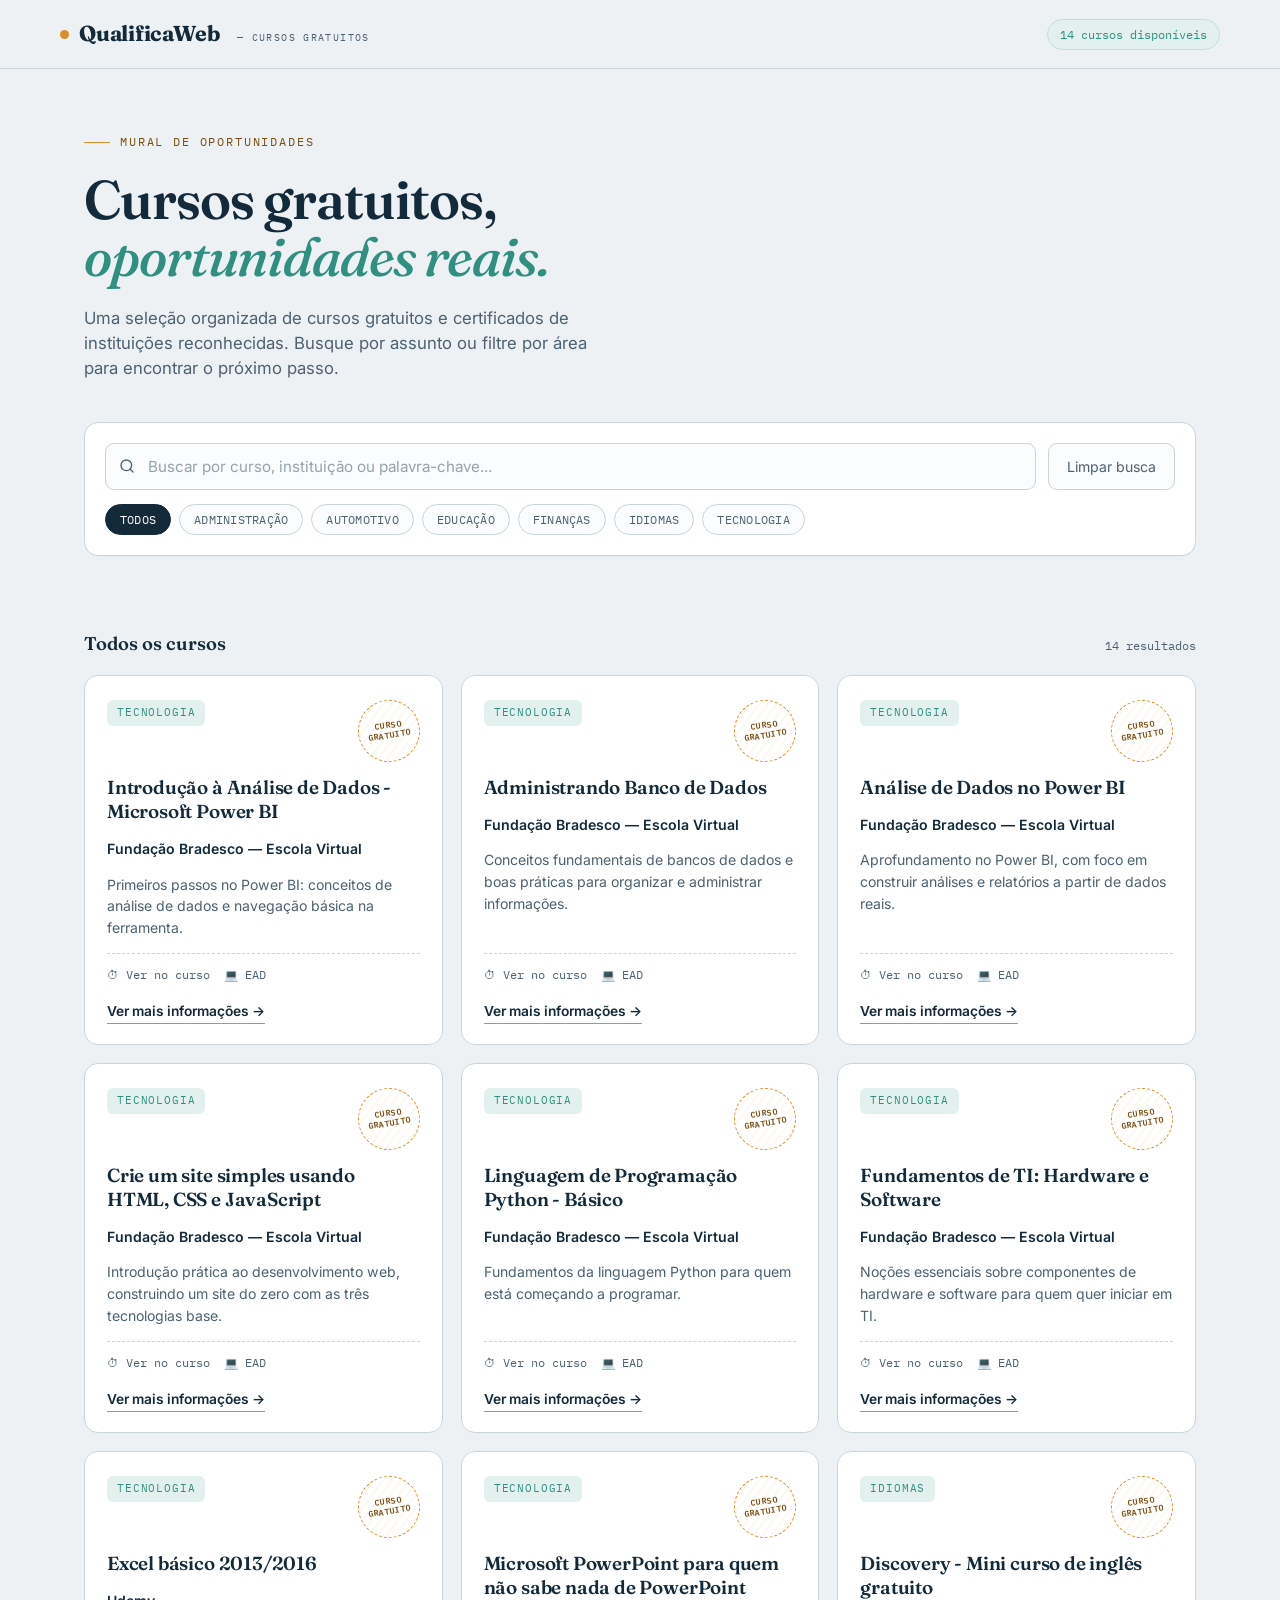
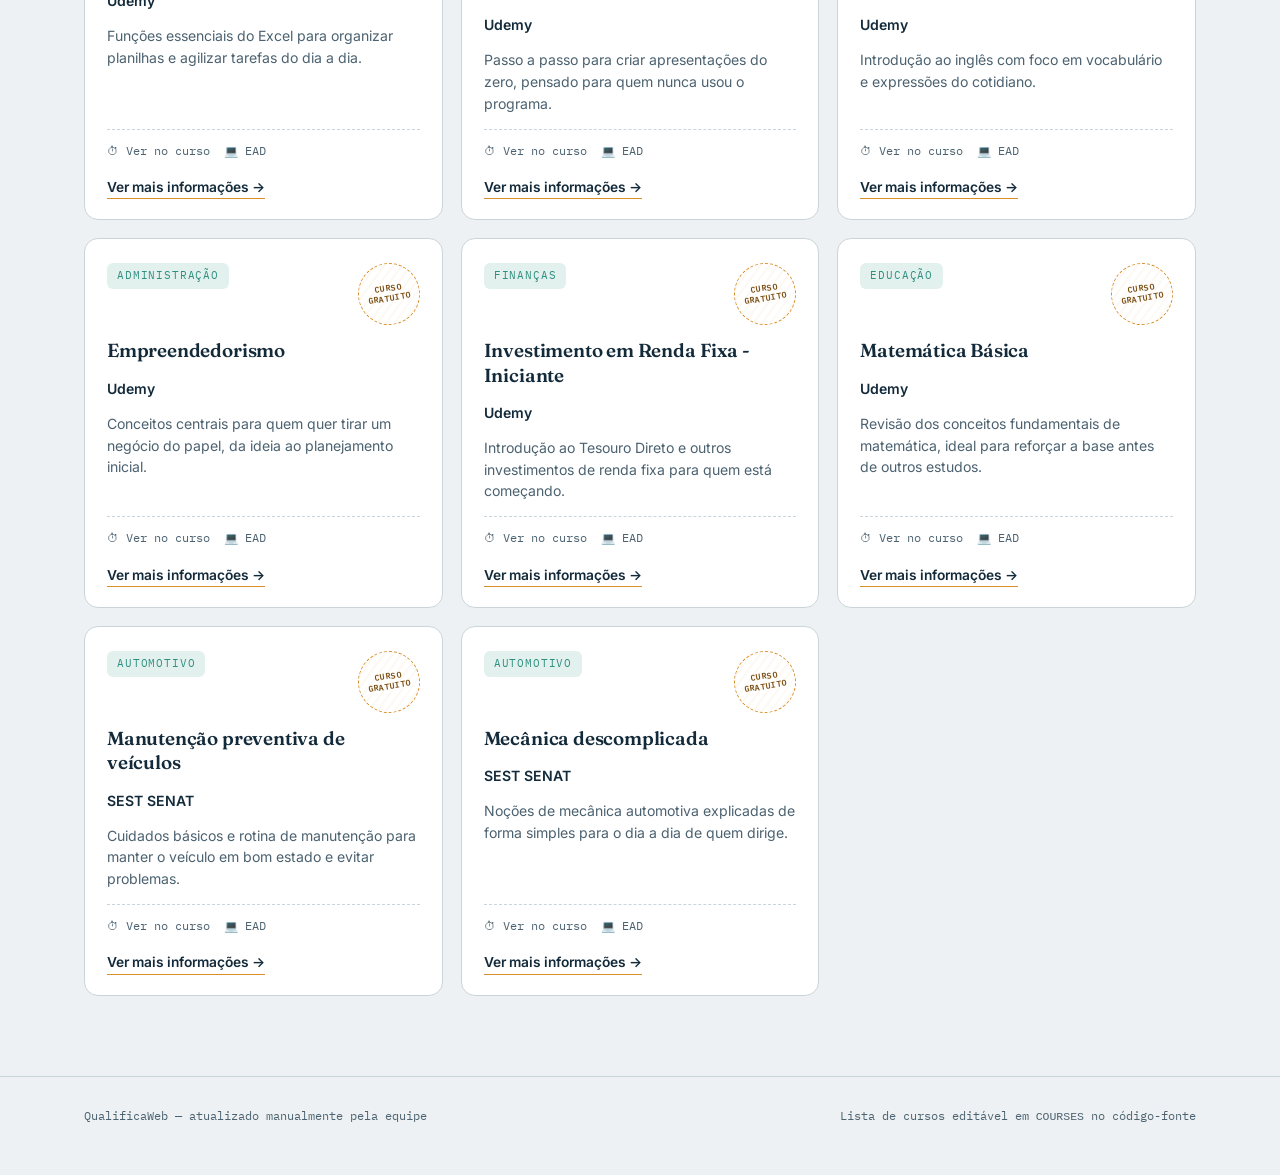
==== index.html @ 23169d18 "Rename Index.html to index.html" ====
<!DOCTYPE html>
<html lang="pt-BR">
<head>
<meta charset="UTF-8">
<meta name="viewport" content="width=device-width, initial-scale=1.0">
<title>QualificaWeb — Cursos gratuitos, oportunidades reais</title>
<link rel="preconnect" href="https://fonts.googleapis.com">
<link href="https://fonts.googleapis.com/css2?family=Fraunces:ital,opsz,wght@0,9..144,400;0,9..144,600;0,9..144,700;1,9..144,500&family=Inter:wght@400;500;600;700&family=IBM+Plex+Mono:wght@400;500&display=swap" rel="stylesheet">
<style>
  :root{
    --bg: #EDF1F3;
    --bg-card: #FFFFFF;
    --ink: #132A3A;
    --ink-soft: #4C6270;
    --line: #C9D5DA;
    --accent: #D98E2B;
    --accent-ink: #7A4E12;
    --teal: #2F8F80;
    --teal-bg: #E3F1EE;
    --coral: #C2542F;

    --display: 'Fraunces', serif;
    --body: 'Inter', sans-serif;
    --mono: 'IBM Plex Mono', monospace;
  }

  *{ box-sizing: border-box; margin:0; padding:0; }

  body{
    background: var(--bg);
    color: var(--ink);
    font-family: var(--body);
    line-height: 1.5;
    -webkit-font-smoothing: antialiased;
  }

  a{ color: inherit; }

  .wrap{
    max-width: 1160px;
    margin: 0 auto;
    padding: 0 24px;
  }

  /* ---------- HEADER ---------- */

  header.site{
    border-bottom: 1px solid var(--line);
    background: var(--bg);
    position: sticky;
    top: 0;
    z-index: 20;
  }

  .site-bar{
    display:flex;
    align-items:center;
    justify-content:space-between;
    padding: 18px 0;
  }

  .brand{
    display:flex;
    align-items:baseline;
    gap: 10px;
    font-family: var(--display);
    font-weight: 700;
    font-size: 1.35rem;
    letter-spacing: -0.01em;
  }

  .brand .dot{
    width: 9px; height:9px; border-radius:50%;
    background: var(--accent);
    display:inline-block;
    transform: translateY(-2px);
  }

  .brand small{
    font-family: var(--mono);
    font-weight: 400;
    font-size: 0.62rem;
    letter-spacing: 0.14em;
    text-transform: uppercase;
    color: var(--ink-soft);
  }

  .count-pill{
    font-family: var(--mono);
    font-size: 0.72rem;
    color: var(--teal);
    background: var(--teal-bg);
    border: 1px solid #bfe0d8;
    padding: 6px 12px;
    border-radius: 100px;
    white-space: nowrap;
  }

  /* ---------- HERO ---------- */

  .hero{
    padding: 64px 0 40px;
    position: relative;
    overflow: hidden;
  }

  .hero-eyebrow{
    font-family: var(--mono);
    font-size: 0.72rem;
    letter-spacing: 0.16em;
    text-transform: uppercase;
    color: var(--accent-ink);
    display:flex;
    align-items:center;
    gap:10px;
    margin-bottom: 20px;
  }

  .hero-eyebrow::before{
    content:"";
    width: 26px; height:1px;
    background: var(--accent);
  }

  h1.headline{
    font-family: var(--display);
    font-weight: 600;
    font-size: clamp(2.1rem, 5vw, 3.4rem);
    line-height: 1.06;
    letter-spacing: -0.02em;
    max-width: 15ch;
    color: var(--ink);
  }

  h1.headline em{
    font-style: italic;
    font-weight: 500;
    color: var(--teal);
  }

  .hero-sub{
    margin-top: 20px;
    max-width: 46ch;
    font-size: 1.05rem;
    color: var(--ink-soft);
  }

  /* ---------- SEARCH / FILTER BOARD ---------- */

  .board{
    margin-top: 40px;
    background: var(--bg-card);
    border: 1px solid var(--line);
    border-radius: 14px;
    padding: 20px;
    box-shadow: 0 1px 0 rgba(19,42,58,0.02);
  }

  .search-row{
    display:flex;
    gap: 12px;
    flex-wrap: wrap;
  }

  .search-input-wrap{
    flex: 1 1 260px;
    position: relative;
  }

  .search-input-wrap svg{
    position:absolute;
    left: 14px; top: 50%;
    transform: translateY(-50%);
    color: var(--ink-soft);
  }

  #searchInput{
    width: 100%;
    padding: 13px 16px 13px 42px;
    border: 1px solid var(--line);
    border-radius: 9px;
    font-family: var(--body);
    font-size: 0.95rem;
    background: #FBFCFD;
    color: var(--ink);
    outline: none;
    transition: border-color .15s ease, background .15s ease;
  }

  #searchInput:focus{
    border-color: var(--teal);
    background: #fff;
  }

  #searchInput::placeholder{ color: #93A4AC; }

  .clear-btn{
    border: 1px solid var(--line);
    background: #FBFCFD;
    color: var(--ink-soft);
    font-family: var(--body);
    font-size: 0.88rem;
    padding: 0 18px;
    border-radius: 9px;
    cursor: pointer;
    transition: background .15s ease, color .15s ease;
  }
  .clear-btn:hover{ background: #F1F4F5; color: var(--ink); }
  .clear-btn:focus-visible, #searchInput:focus-visible, .chip:focus-visible, .card-link:focus-visible{
    outline: 2px solid var(--teal);
    outline-offset: 2px;
  }

  .chip-row{
    margin-top: 14px;
    display:flex;
    gap: 8px;
    flex-wrap: wrap;
  }

  .chip{
    font-family: var(--mono);
    font-size: 0.76rem;
    letter-spacing: 0.02em;
    padding: 7px 14px;
    border-radius: 100px;
    border: 1px solid var(--line);
    background: #FBFCFD;
    color: var(--ink-soft);
    cursor: pointer;
    transition: all .15s ease;
    text-transform: uppercase;
  }

  .chip:hover{ border-color: var(--teal); color: var(--teal); }

  .chip.active{
    background: var(--ink);
    border-color: var(--ink);
    color: #fff;
  }

  /* ---------- RESULTS META ---------- */

  .results-meta{
    margin: 34px 0 18px;
    display:flex;
    align-items: baseline;
    justify-content: space-between;
    flex-wrap: wrap;
    gap: 8px;
  }

  .results-meta h2{
    font-family: var(--display);
    font-weight: 600;
    font-size: 1.15rem;
  }

  .results-meta .sub{
    font-family: var(--mono);
    font-size: 0.76rem;
    color: var(--ink-soft);
  }

  /* ---------- GRID / CARDS ---------- */

  .grid{
    display:grid;
    grid-template-columns: repeat(auto-fill, minmax(300px, 1fr));
    gap: 18px;
    padding-bottom: 80px;
  }

  .card{
    position: relative;
    background: var(--bg-card);
    border: 1px solid var(--line);
    border-radius: 14px;
    padding: 24px 22px 20px;
    display:flex;
    flex-direction: column;
    gap: 14px;
    transition: transform .18s ease, box-shadow .18s ease, border-color .18s ease;
  }

  .card:hover{
    transform: translateY(-3px);
    box-shadow: 0 14px 28px -18px rgba(19,42,58,0.35);
    border-color: #b8c7ce;
  }

  .card-top{
    display:flex;
    justify-content: space-between;
    align-items: flex-start;
    gap: 12px;
  }

  .cat-tag{
    font-family: var(--mono);
    font-size: 0.66rem;
    letter-spacing: 0.08em;
    text-transform: uppercase;
    color: var(--teal);
    background: var(--teal-bg);
    padding: 5px 10px;
    border-radius: 6px;
    white-space: nowrap;
  }

  /* signature stamp */
  .stamp{
    flex-shrink: 0;
    width: 62px; height: 62px;
    border-radius: 50%;
    border: 1.5px dashed var(--accent);
    color: var(--accent-ink);
    display:flex;
    align-items:center;
    justify-content:center;
    text-align:center;
    font-family: var(--mono);
    font-size: 0.52rem;
    letter-spacing: 0.05em;
    line-height: 1.15;
    text-transform: uppercase;
    transform: rotate(-9deg);
    background: repeating-linear-gradient(135deg, rgba(217,142,43,0.06) 0px, rgba(217,142,43,0.06) 2px, transparent 2px, transparent 7px);
    font-weight: 600;
  }

  .card-title{
    font-family: var(--display);
    font-weight: 600;
    font-size: 1.18rem;
    line-height: 1.28;
    letter-spacing: -0.01em;
  }

  .card-inst{
    font-size: 0.88rem;
    color: var(--ink-soft);
  }

  .card-inst strong{ color: var(--ink); font-weight: 600; }

  .card-desc{
    font-size: 0.88rem;
    color: var(--ink-soft);
    line-height: 1.55;
    flex: 1;
  }

  .card-meta{
    display:flex;
    gap: 14px;
    flex-wrap: wrap;
    font-family: var(--mono);
    font-size: 0.72rem;
    color: var(--ink-soft);
    border-top: 1px dashed var(--line);
    padding-top: 12px;
  }

  .card-meta span{ display:flex; align-items:center; gap:5px; }

  .card-link{
    margin-top: 4px;
    display:inline-flex;
    align-items:center;
    gap: 6px;
    font-size: 0.86rem;
    font-weight: 600;
    color: var(--ink);
    text-decoration: none;
    border-bottom: 1.5px solid var(--accent);
    width: fit-content;
    padding-bottom: 1px;
    transition: gap .15s ease;
  }
  .card-link:hover{ gap: 10px; }

  /* ---------- EMPTY STATE ---------- */

  .empty{
    display:none;
    padding: 70px 20px;
    text-align:center;
    border: 1px dashed var(--line);
    border-radius: 14px;
    margin-bottom: 80px;
  }

  .empty.show{ display:block; }

  .empty h3{
    font-family: var(--display);
    font-size: 1.3rem;
    margin-bottom: 8px;
  }

  .empty p{ color: var(--ink-soft); font-size: 0.92rem; }

  /* ---------- FOOTER ---------- */

  footer{
    border-top: 1px solid var(--line);
    padding: 30px 0 50px;
  }

  footer .wrap{
    display:flex;
    justify-content: space-between;
    align-items:center;
    flex-wrap: wrap;
    gap: 12px;
  }

  footer p{
    font-family: var(--mono);
    font-size: 0.72rem;
    color: var(--ink-soft);
  }

  @media (max-width: 560px){
    .hero{ padding: 44px 0 28px; }
    .search-row{ flex-direction: column; }
    .clear-btn{ padding: 12px; }
  }

  @media (prefers-reduced-motion: reduce){
    *{ transition: none !important; }
  }
</style>
</head>
<body>

<header class="site">
  <div class="wrap site-bar">
    <div class="brand">
      <span class="dot"></span>QualificaWeb
      <small>&nbsp;— cursos gratuitos</small>
    </div>
    <div class="count-pill" id="countPill">— cursos disponíveis</div>
  </div>
</header>

<section class="hero">
  <div class="wrap">
    <p class="hero-eyebrow">Mural de oportunidades</p>
    <h1 class="headline">Cursos gratuitos, <em>oportunidades reais.</em></h1>
    <p class="hero-sub">Uma seleção organizada de cursos gratuitos e certificados de instituições reconhecidas. Busque por assunto ou filtre por área para encontrar o próximo passo.</p>

    <div class="board">
      <div class="search-row">
        <div class="search-input-wrap">
          <svg width="16" height="16" viewBox="0 0 24 24" fill="none" stroke="currentColor" stroke-width="2" stroke-linecap="round" stroke-linejoin="round"><circle cx="11" cy="11" r="8"></circle><line x1="21" y1="21" x2="16.65" y2="16.65"></line></svg>
          <input type="text" id="searchInput" placeholder="Buscar por curso, instituição ou palavra-chave...">
        </div>
        <button class="clear-btn" id="clearBtn">Limpar busca</button>
      </div>
      <div class="chip-row" id="chipRow"></div>
    </div>
  </div>
</section>

<main class="wrap">
  <div class="results-meta">
    <h2 id="resultsTitle">Todos os cursos</h2>
    <span class="sub" id="resultsCount"></span>
  </div>

  <div class="grid" id="grid"></div>

  <div class="empty" id="emptyState">
    <h3>Nenhum curso encontrado</h3>
    <p>Tente outra palavra-chave ou remova o filtro de área selecionado.</p>
  </div>
</main>

<footer>
  <div class="wrap">
    <p>QualificaWeb — atualizado manualmente pela equipe</p>
    <p>Lista de cursos editável em <code>COURSES</code> no código-fonte</p>
  </div>
</footer>

<script>
/* =====================================================================
   LISTA DE CURSOS — edite este array para adicionar, remover ou alterar
   cursos. Cada objeto é um curso. Campos:
   - title: nome do curso
   - institution: quem oferece
   - category: uma das categorias usadas nos filtros (veja CATEGORIES)
   - description: resumo curto (1-2 frases)
   - duration: ex "20h", "3 semanas"
   - modality: "EAD" ou "Presencial"
   - link: URL para inscrição/mais informações
===================================================================== */

const COURSES = [
  {
    title: "Introdução à Análise de Dados - Microsoft Power BI",
    institution: "Fundação Bradesco — Escola Virtual",
    category: "Tecnologia",
    description: "Primeiros passos no Power BI: conceitos de análise de dados e navegação básica na ferramenta.",
    duration: "Ver no curso",
    modality: "EAD",
    link: "https://www.ev.org.br/cursos/introducao-a-analise-de-dados-microsoft-power-bi"
  },
  {
    title: "Administrando Banco de Dados",
    institution: "Fundação Bradesco — Escola Virtual",
    category: "Tecnologia",
    description: "Conceitos fundamentais de bancos de dados e boas práticas para organizar e administrar informações.",
    duration: "Ver no curso",
    modality: "EAD",
    link: "https://www.ev.org.br/cursos/administrando-banco-de-dados"
  },
  {
    title: "Análise de Dados no Power BI",
    institution: "Fundação Bradesco — Escola Virtual",
    category: "Tecnologia",
    description: "Aprofundamento no Power BI, com foco em construir análises e relatórios a partir de dados reais.",
    duration: "Ver no curso",
    modality: "EAD",
    link: "https://www.ev.org.br/cursos/analise-de-dados-no-power-bi"
  },
  {
    title: "Crie um site simples usando HTML, CSS e JavaScript",
    institution: "Fundação Bradesco — Escola Virtual",
    category: "Tecnologia",
    description: "Introdução prática ao desenvolvimento web, construindo um site do zero com as três tecnologias base.",
    duration: "Ver no curso",
    modality: "EAD",
    link: "https://www.ev.org.br/cursos/crie-um-site-simples-usando-html-css-e-javascript"
  },
  {
    title: "Linguagem de Programação Python - Básico",
    institution: "Fundação Bradesco — Escola Virtual",
    category: "Tecnologia",
    description: "Fundamentos da linguagem Python para quem está começando a programar.",
    duration: "Ver no curso",
    modality: "EAD",
    link: "https://www.ev.org.br/cursos/linguagem-de-programacao-python-basico"
  },
  {
    title: "Fundamentos de TI: Hardware e Software",
    institution: "Fundação Bradesco — Escola Virtual",
    category: "Tecnologia",
    description: "Noções essenciais sobre componentes de hardware e software para quem quer iniciar em TI.",
    duration: "Ver no curso",
    modality: "EAD",
    link: "https://www.ev.org.br/cursos/fundamentos-de-ti-hardware-e-software"
  },
  {
    title: "Excel básico 2013/2016",
    institution: "Udemy",
    category: "Tecnologia",
    description: "Funções essenciais do Excel para organizar planilhas e agilizar tarefas do dia a dia.",
    duration: "Ver no curso",
    modality: "EAD",
    link: "https://www.udemy.com/course/excel-basico-20132016/"
  },
  {
    title: "Microsoft PowerPoint para quem não sabe nada de PowerPoint",
    institution: "Udemy",
    category: "Tecnologia",
    description: "Passo a passo para criar apresentações do zero, pensado para quem nunca usou o programa.",
    duration: "Ver no curso",
    modality: "EAD",
    link: "https://www.udemy.com/course/powerpoint-para-quem-nao-sabe-nada-de-powerpoint/"
  },
  {
    title: "Discovery - Mini curso de inglês gratuito",
    institution: "Udemy",
    category: "Idiomas",
    description: "Introdução ao inglês com foco em vocabulário e expressões do cotidiano.",
    duration: "Ver no curso",
    modality: "EAD",
    link: "https://www.udemy.com/course/mini-curso-de-ingles-gratuito/"
  },
  {
    title: "Empreendedorismo",
    institution: "Udemy",
    category: "Administração",
    description: "Conceitos centrais para quem quer tirar um negócio do papel, da ideia ao planejamento inicial.",
    duration: "Ver no curso",
    modality: "EAD",
    link: "https://www.udemy.com/course/curso-de-empreendedorismo/"
  },
  {
    title: "Investimento em Renda Fixa - Iniciante",
    institution: "Udemy",
    category: "Finanças",
    description: "Introdução ao Tesouro Direto e outros investimentos de renda fixa para quem está começando.",
    duration: "Ver no curso",
    modality: "EAD",
    link: "https://www.udemy.com/course/tesouro-direto-intermediario-e-avancado/"
  },
  {
    title: "Matemática Básica",
    institution: "Udemy",
    category: "Educação",
    description: "Revisão dos conceitos fundamentais de matemática, ideal para reforçar a base antes de outros estudos.",
    duration: "Ver no curso",
    modality: "EAD",
    link: "https://www.udemy.com/course/matematica-basica-denis-wiener/"
  },
  {
    title: "Manutenção preventiva de veículos",
    institution: "SEST SENAT",
    category: "Automotivo",
    description: "Cuidados básicos e rotina de manutenção para manter o veículo em bom estado e evitar problemas.",
    duration: "Ver no curso",
    modality: "EAD",
    link: "https://digital.sestsenat.org.br/cursos/manutencao-preventiva-de-veiculos"
  },
  {
    title: "Mecânica descomplicada",
    institution: "SEST SENAT",
    category: "Automotivo",
    description: "Noções de mecânica automotiva explicadas de forma simples para o dia a dia de quem dirige.",
    duration: "Ver no curso",
    modality: "EAD",
    link: "https://digital.sestsenat.org.br/cursos/mecanica-descomplicada"
  }
];

const CATEGORIES = ["Todos", ...Array.from(new Set(COURSES.map(c => c.category))).sort()];

/* ===================================================================== */

let activeCategory = "Todos";
let searchTerm = "";

const grid = document.getElementById('grid');
const chipRow = document.getElementById('chipRow');
const emptyState = document.getElementById('emptyState');
const resultsTitle = document.getElementById('resultsTitle');
const resultsCount = document.getElementById('resultsCount');
const countPill = document.getElementById('countPill');
const searchInput = document.getElementById('searchInput');
const clearBtn = document.getElementById('clearBtn');

function renderChips(){
  chipRow.innerHTML = "";
  CATEGORIES.forEach(cat => {
    const chip = document.createElement('button');
    chip.className = 'chip' + (cat === activeCategory ? ' active' : '');
    chip.textContent = cat;
    chip.setAttribute('type', 'button');
    chip.addEventListener('click', () => {
      activeCategory = cat;
      renderChips();
      renderGrid();
    });
    chipRow.appendChild(chip);
  });
}

function stampWords(){
  return ["Curso", "Gratuito"];
}

function cardHTML(course){
  const [w1, w2] = stampWords();
  return `
    <article class="card">
      <div class="card-top">
        <span class="cat-tag">${course.category}</span>
        <div class="stamp" aria-hidden="true">${w1}<br>${w2}</div>
      </div>
      <h3 class="card-title">${course.title}</h3>
      <p class="card-inst"><strong>${course.institution}</strong></p>
      <p class="card-desc">${course.description}</p>
      <div class="card-meta">
        <span>⏱ ${course.duration}</span>
        <span>💻 ${course.modality}</span>
      </div>
      <a class="card-link" href="${course.link}" target="_blank" rel="noopener noreferrer">
        Ver mais informações →
      </a>
    </article>
  `;
}

function renderGrid(){
  const term = searchTerm.trim().toLowerCase();

  const filtered = COURSES.filter(c => {
    const matchesCategory = activeCategory === "Todos" || c.category === activeCategory;
    const haystack = (c.title + " " + c.institution + " " + c.description + " " + c.category).toLowerCase();
    const matchesSearch = term === "" || haystack.includes(term);
    return matchesCategory && matchesSearch;
  });

  grid.innerHTML = filtered.map(cardHTML).join("");
  emptyState.classList.toggle('show', filtered.length === 0);

  resultsTitle.textContent = activeCategory === "Todos" ? "Todos os cursos" : activeCategory;
  resultsCount.textContent = `${filtered.length} ${filtered.length === 1 ? 'resultado' : 'resultados'}`;
}

searchInput.addEventListener('input', (e) => {
  searchTerm = e.target.value;
  renderGrid();
});

clearBtn.addEventListener('click', () => {
  searchTerm = "";
  searchInput.value = "";
  activeCategory = "Todos";
  renderChips();
  renderGrid();
  searchInput.focus();
});

countPill.textContent = `${COURSES.length} cursos disponíveis`;
renderChips();
renderGrid();
</script>

</body>
</html>
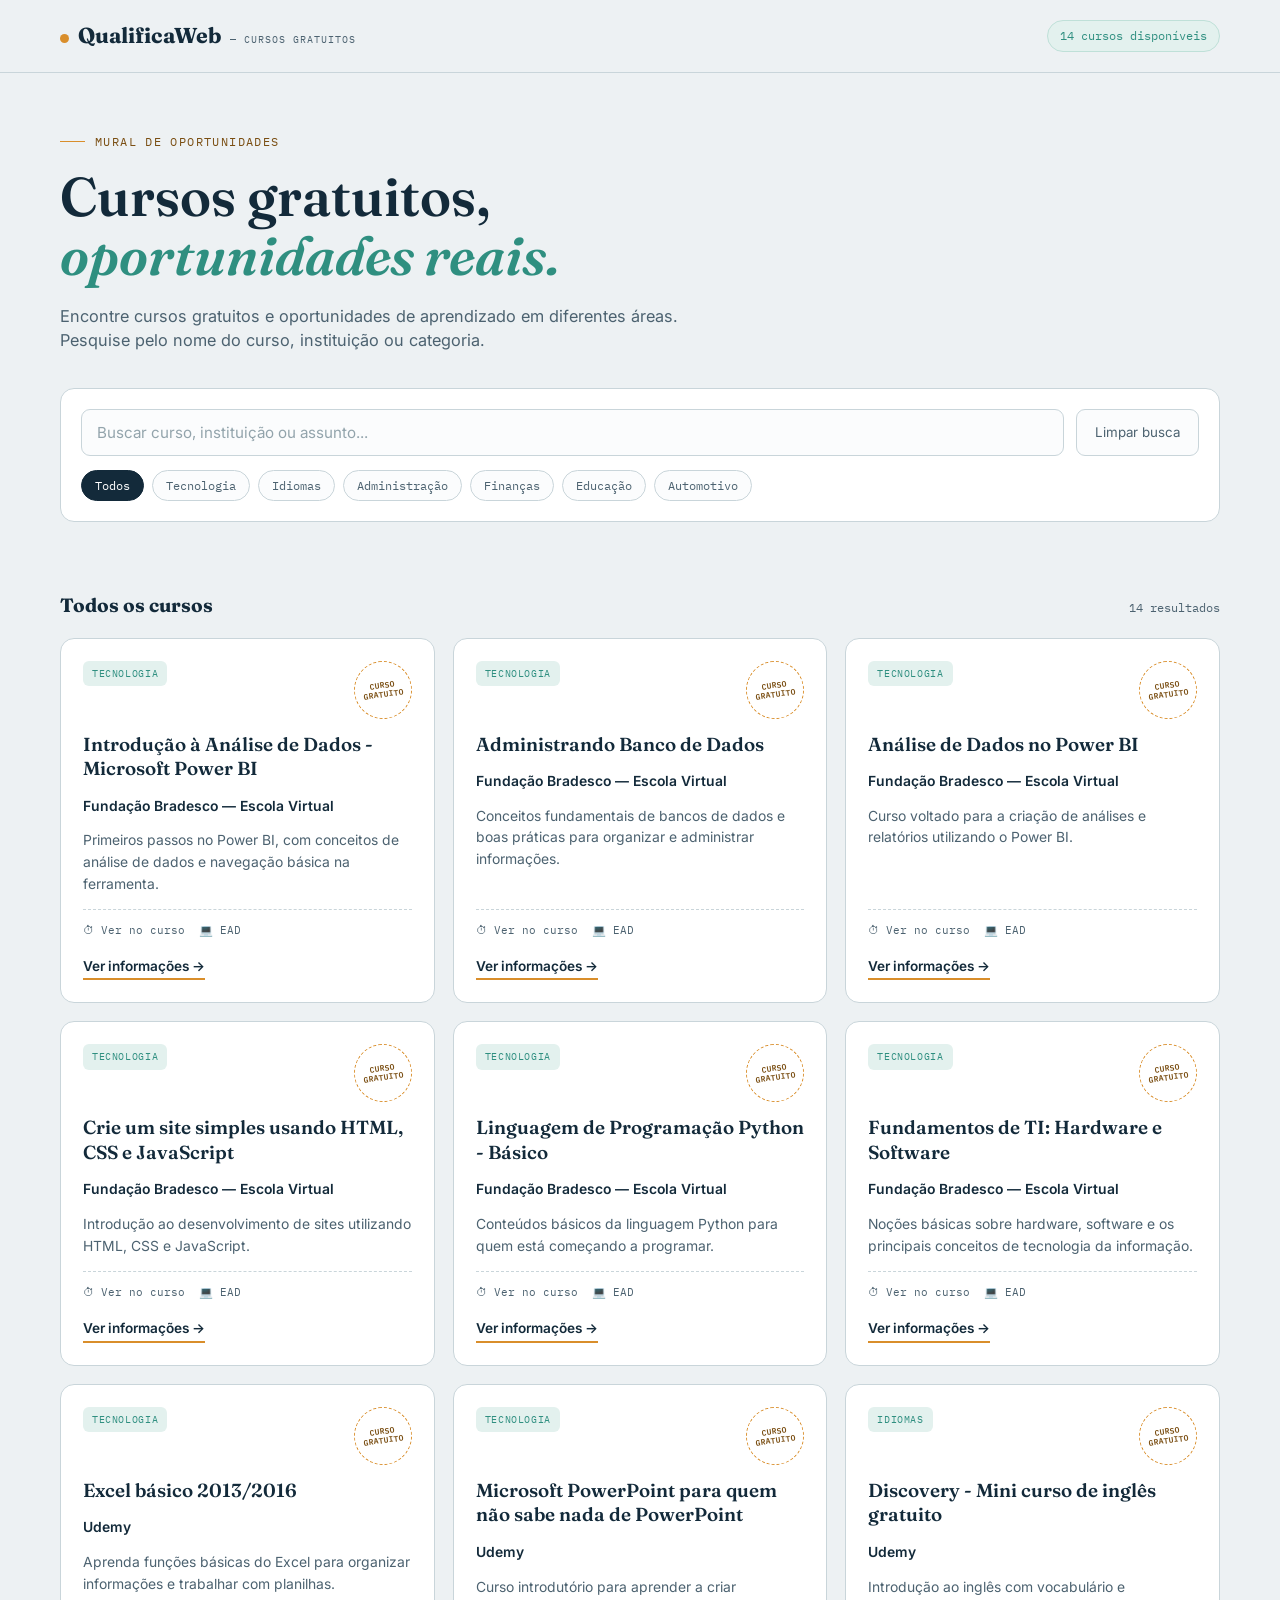
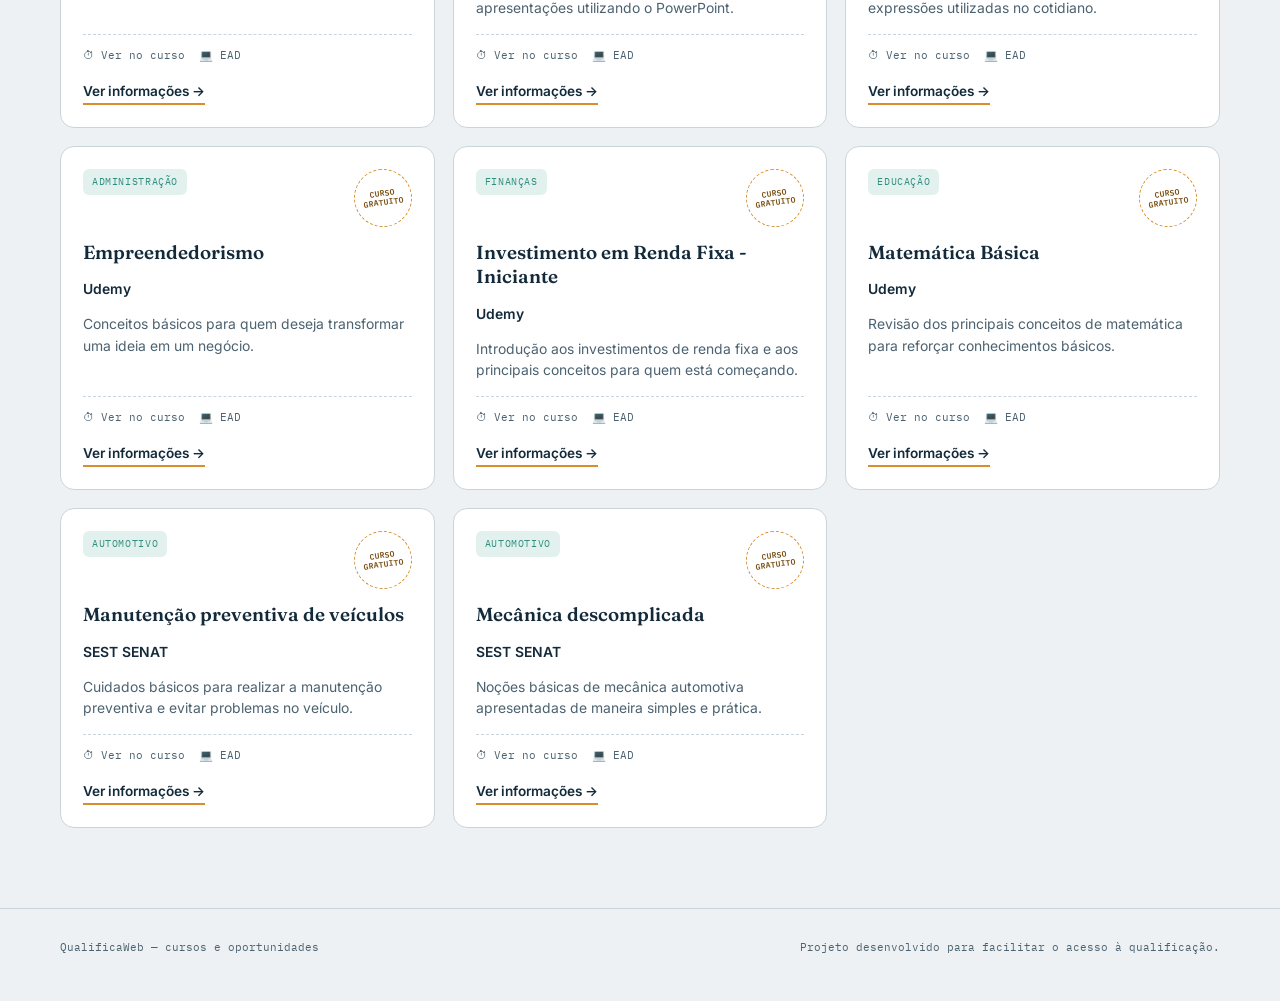
==== commit b4e7ae3d: "Update index.html" ====
--- a/index.html
+++ b/index.html
@@ -1,726 +1,866 @@
 <!DOCTYPE html>
 <html lang="pt-BR">
 <head>
-<meta charset="UTF-8">
-<meta name="viewport" content="width=device-width, initial-scale=1.0">
-<title>QualificaWeb — Cursos gratuitos, oportunidades reais</title>
-<link rel="preconnect" href="https://fonts.googleapis.com">
-<link href="https://fonts.googleapis.com/css2?family=Fraunces:ital,opsz,wght@0,9..144,400;0,9..144,600;0,9..144,700;1,9..144,500&family=Inter:wght@400;500;600;700&family=IBM+Plex+Mono:wght@400;500&display=swap" rel="stylesheet">
-<style>
-  :root{
-    --bg: #EDF1F3;
-    --bg-card: #FFFFFF;
-    --ink: #132A3A;
-    --ink-soft: #4C6270;
-    --line: #C9D5DA;
-    --accent: #D98E2B;
-    --accent-ink: #7A4E12;
-    --teal: #2F8F80;
-    --teal-bg: #E3F1EE;
-    --coral: #C2542F;
-
-    --display: 'Fraunces', serif;
-    --body: 'Inter', sans-serif;
-    --mono: 'IBM Plex Mono', monospace;
-  }
-
-  *{ box-sizing: border-box; margin:0; padding:0; }
-
-  body{
-    background: var(--bg);
-    color: var(--ink);
-    font-family: var(--body);
-    line-height: 1.5;
-    -webkit-font-smoothing: antialiased;
-  }
-
-  a{ color: inherit; }
-
-  .wrap{
-    max-width: 1160px;
-    margin: 0 auto;
-    padding: 0 24px;
-  }
-
-  /* ---------- HEADER ---------- */
-
-  header.site{
-    border-bottom: 1px solid var(--line);
-    background: var(--bg);
-    position: sticky;
-    top: 0;
-    z-index: 20;
-  }
-
-  .site-bar{
-    display:flex;
-    align-items:center;
-    justify-content:space-between;
-    padding: 18px 0;
-  }
-
-  .brand{
-    display:flex;
-    align-items:baseline;
-    gap: 10px;
-    font-family: var(--display);
-    font-weight: 700;
-    font-size: 1.35rem;
-    letter-spacing: -0.01em;
-  }
-
-  .brand .dot{
-    width: 9px; height:9px; border-radius:50%;
-    background: var(--accent);
-    display:inline-block;
-    transform: translateY(-2px);
-  }
-
-  .brand small{
-    font-family: var(--mono);
-    font-weight: 400;
-    font-size: 0.62rem;
-    letter-spacing: 0.14em;
-    text-transform: uppercase;
-    color: var(--ink-soft);
-  }
-
-  .count-pill{
-    font-family: var(--mono);
-    font-size: 0.72rem;
-    color: var(--teal);
-    background: var(--teal-bg);
-    border: 1px solid #bfe0d8;
-    padding: 6px 12px;
-    border-radius: 100px;
-    white-space: nowrap;
-  }
-
-  /* ---------- HERO ---------- */
-
-  .hero{
-    padding: 64px 0 40px;
-    position: relative;
-    overflow: hidden;
-  }
-
-  .hero-eyebrow{
-    font-family: var(--mono);
-    font-size: 0.72rem;
-    letter-spacing: 0.16em;
-    text-transform: uppercase;
-    color: var(--accent-ink);
-    display:flex;
-    align-items:center;
-    gap:10px;
-    margin-bottom: 20px;
-  }
-
-  .hero-eyebrow::before{
-    content:"";
-    width: 26px; height:1px;
-    background: var(--accent);
-  }
-
-  h1.headline{
-    font-family: var(--display);
-    font-weight: 600;
-    font-size: clamp(2.1rem, 5vw, 3.4rem);
-    line-height: 1.06;
-    letter-spacing: -0.02em;
-    max-width: 15ch;
-    color: var(--ink);
-  }
-
-  h1.headline em{
-    font-style: italic;
-    font-weight: 500;
-    color: var(--teal);
-  }
-
-  .hero-sub{
-    margin-top: 20px;
-    max-width: 46ch;
-    font-size: 1.05rem;
-    color: var(--ink-soft);
-  }
-
-  /* ---------- SEARCH / FILTER BOARD ---------- */
-
-  .board{
-    margin-top: 40px;
-    background: var(--bg-card);
-    border: 1px solid var(--line);
-    border-radius: 14px;
-    padding: 20px;
-    box-shadow: 0 1px 0 rgba(19,42,58,0.02);
-  }
-
-  .search-row{
-    display:flex;
-    gap: 12px;
-    flex-wrap: wrap;
-  }
-
-  .search-input-wrap{
-    flex: 1 1 260px;
-    position: relative;
-  }
-
-  .search-input-wrap svg{
-    position:absolute;
-    left: 14px; top: 50%;
-    transform: translateY(-50%);
-    color: var(--ink-soft);
-  }
-
-  #searchInput{
-    width: 100%;
-    padding: 13px 16px 13px 42px;
-    border: 1px solid var(--line);
-    border-radius: 9px;
-    font-family: var(--body);
-    font-size: 0.95rem;
-    background: #FBFCFD;
-    color: var(--ink);
-    outline: none;
-    transition: border-color .15s ease, background .15s ease;
-  }
-
-  #searchInput:focus{
-    border-color: var(--teal);
-    background: #fff;
-  }
-
-  #searchInput::placeholder{ color: #93A4AC; }
-
-  .clear-btn{
-    border: 1px solid var(--line);
-    background: #FBFCFD;
-    color: var(--ink-soft);
-    font-family: var(--body);
-    font-size: 0.88rem;
-    padding: 0 18px;
-    border-radius: 9px;
-    cursor: pointer;
-    transition: background .15s ease, color .15s ease;
-  }
-  .clear-btn:hover{ background: #F1F4F5; color: var(--ink); }
-  .clear-btn:focus-visible, #searchInput:focus-visible, .chip:focus-visible, .card-link:focus-visible{
-    outline: 2px solid var(--teal);
-    outline-offset: 2px;
-  }
-
-  .chip-row{
-    margin-top: 14px;
-    display:flex;
-    gap: 8px;
-    flex-wrap: wrap;
-  }
-
-  .chip{
-    font-family: var(--mono);
-    font-size: 0.76rem;
-    letter-spacing: 0.02em;
-    padding: 7px 14px;
-    border-radius: 100px;
-    border: 1px solid var(--line);
-    background: #FBFCFD;
-    color: var(--ink-soft);
-    cursor: pointer;
-    transition: all .15s ease;
-    text-transform: uppercase;
-  }
-
-  .chip:hover{ border-color: var(--teal); color: var(--teal); }
-
-  .chip.active{
-    background: var(--ink);
-    border-color: var(--ink);
-    color: #fff;
-  }
-
-  /* ---------- RESULTS META ---------- */
-
-  .results-meta{
-    margin: 34px 0 18px;
-    display:flex;
-    align-items: baseline;
-    justify-content: space-between;
-    flex-wrap: wrap;
-    gap: 8px;
-  }
-
-  .results-meta h2{
-    font-family: var(--display);
-    font-weight: 600;
-    font-size: 1.15rem;
-  }
-
-  .results-meta .sub{
-    font-family: var(--mono);
-    font-size: 0.76rem;
-    color: var(--ink-soft);
-  }
-
-  /* ---------- GRID / CARDS ---------- */
-
-  .grid{
-    display:grid;
-    grid-template-columns: repeat(auto-fill, minmax(300px, 1fr));
-    gap: 18px;
-    padding-bottom: 80px;
-  }
-
-  .card{
-    position: relative;
-    background: var(--bg-card);
-    border: 1px solid var(--line);
-    border-radius: 14px;
-    padding: 24px 22px 20px;
-    display:flex;
-    flex-direction: column;
-    gap: 14px;
-    transition: transform .18s ease, box-shadow .18s ease, border-color .18s ease;
-  }
-
-  .card:hover{
-    transform: translateY(-3px);
-    box-shadow: 0 14px 28px -18px rgba(19,42,58,0.35);
-    border-color: #b8c7ce;
-  }
-
-  .card-top{
-    display:flex;
-    justify-content: space-between;
-    align-items: flex-start;
-    gap: 12px;
-  }
-
-  .cat-tag{
-    font-family: var(--mono);
-    font-size: 0.66rem;
-    letter-spacing: 0.08em;
-    text-transform: uppercase;
-    color: var(--teal);
-    background: var(--teal-bg);
-    padding: 5px 10px;
-    border-radius: 6px;
-    white-space: nowrap;
-  }
-
-  /* signature stamp */
-  .stamp{
-    flex-shrink: 0;
-    width: 62px; height: 62px;
-    border-radius: 50%;
-    border: 1.5px dashed var(--accent);
-    color: var(--accent-ink);
-    display:flex;
-    align-items:center;
-    justify-content:center;
-    text-align:center;
-    font-family: var(--mono);
-    font-size: 0.52rem;
-    letter-spacing: 0.05em;
-    line-height: 1.15;
-    text-transform: uppercase;
-    transform: rotate(-9deg);
-    background: repeating-linear-gradient(135deg, rgba(217,142,43,0.06) 0px, rgba(217,142,43,0.06) 2px, transparent 2px, transparent 7px);
-    font-weight: 600;
-  }
-
-  .card-title{
-    font-family: var(--display);
-    font-weight: 600;
-    font-size: 1.18rem;
-    line-height: 1.28;
-    letter-spacing: -0.01em;
-  }
-
-  .card-inst{
-    font-size: 0.88rem;
-    color: var(--ink-soft);
-  }
-
-  .card-inst strong{ color: var(--ink); font-weight: 600; }
-
-  .card-desc{
-    font-size: 0.88rem;
-    color: var(--ink-soft);
-    line-height: 1.55;
-    flex: 1;
-  }
-
-  .card-meta{
-    display:flex;
-    gap: 14px;
-    flex-wrap: wrap;
-    font-family: var(--mono);
-    font-size: 0.72rem;
-    color: var(--ink-soft);
-    border-top: 1px dashed var(--line);
-    padding-top: 12px;
-  }
-
-  .card-meta span{ display:flex; align-items:center; gap:5px; }
-
-  .card-link{
-    margin-top: 4px;
-    display:inline-flex;
-    align-items:center;
-    gap: 6px;
-    font-size: 0.86rem;
-    font-weight: 600;
-    color: var(--ink);
-    text-decoration: none;
-    border-bottom: 1.5px solid var(--accent);
-    width: fit-content;
-    padding-bottom: 1px;
-    transition: gap .15s ease;
-  }
-  .card-link:hover{ gap: 10px; }
-
-  /* ---------- EMPTY STATE ---------- */
-
-  .empty{
-    display:none;
-    padding: 70px 20px;
-    text-align:center;
-    border: 1px dashed var(--line);
-    border-radius: 14px;
-    margin-bottom: 80px;
-  }
-
-  .empty.show{ display:block; }
-
-  .empty h3{
-    font-family: var(--display);
-    font-size: 1.3rem;
-    margin-bottom: 8px;
-  }
-
-  .empty p{ color: var(--ink-soft); font-size: 0.92rem; }
-
-  /* ---------- FOOTER ---------- */
-
-  footer{
-    border-top: 1px solid var(--line);
-    padding: 30px 0 50px;
-  }
-
-  footer .wrap{
-    display:flex;
-    justify-content: space-between;
-    align-items:center;
-    flex-wrap: wrap;
-    gap: 12px;
-  }
-
-  footer p{
-    font-family: var(--mono);
-    font-size: 0.72rem;
-    color: var(--ink-soft);
-  }
-
-  @media (max-width: 560px){
-    .hero{ padding: 44px 0 28px; }
-    .search-row{ flex-direction: column; }
-    .clear-btn{ padding: 12px; }
-  }
-
-  @media (prefers-reduced-motion: reduce){
-    *{ transition: none !important; }
-  }
-</style>
+  <meta charset="UTF-8">
+  <meta name="viewport" content="width=device-width, initial-scale=1.0">
+
+  <title>QualificaWeb - Cursos gratuitos</title>
+
+  <link rel="preconnect" href="https://fonts.googleapis.com">
+  <link rel="preconnect" href="https://fonts.gstatic.com" crossorigin>
+
+  <link
+    href="https://fonts.googleapis.com/css2?family=Fraunces:opsz,wght@9..144,400;9..144,600;9..144,700&family=Inter:wght@400;500;600;700&family=IBM+Plex+Mono:wght@400;500&display=swap"
+    rel="stylesheet"
+  >
+
+  <style>
+    :root {
+      --fundo: #edf1f3;
+      --branco: #ffffff;
+      --texto: #132a3a;
+      --texto-claro: #4c6270;
+      --borda: #c9d5da;
+      --laranja: #d98e2b;
+      --laranja-escuro: #7a4e12;
+      --verde: #2f8f80;
+      --verde-claro: #e3f1ee;
+
+      --titulo: 'Fraunces', serif;
+      --texto-font: 'Inter', sans-serif;
+      --mono: 'IBM Plex Mono', monospace;
+    }
+
+    * {
+      box-sizing: border-box;
+      margin: 0;
+      padding: 0;
+    }
+
+    body {
+      background: var(--fundo);
+      color: var(--texto);
+      font-family: var(--texto-font);
+      line-height: 1.5;
+    }
+
+    a {
+      color: inherit;
+    }
+
+    .container {
+      width: min(1160px, calc(100% - 48px));
+      margin: 0 auto;
+    }
+
+    header {
+      position: sticky;
+      top: 0;
+      z-index: 10;
+      background: var(--fundo);
+      border-bottom: 1px solid var(--borda);
+    }
+
+    .header-content {
+      min-height: 72px;
+      display: flex;
+      align-items: center;
+      justify-content: space-between;
+      gap: 20px;
+    }
+
+    .logo {
+      display: flex;
+      align-items: baseline;
+      gap: 9px;
+      font-family: var(--titulo);
+      font-size: 1.35rem;
+      font-weight: 700;
+    }
+
+    .logo-ponto {
+      width: 9px;
+      height: 9px;
+      display: inline-block;
+      background: var(--laranja);
+      border-radius: 50%;
+    }
+
+    .logo small {
+      color: var(--texto-claro);
+      font-family: var(--mono);
+      font-size: .62rem;
+      font-weight: 400;
+      text-transform: uppercase;
+      letter-spacing: .1em;
+    }
+
+    .contador {
+      padding: 6px 12px;
+      border: 1px solid #bfe0d8;
+      border-radius: 30px;
+      background: var(--verde-claro);
+      color: var(--verde);
+      font-family: var(--mono);
+      font-size: .72rem;
+      white-space: nowrap;
+    }
+
+    .hero {
+      padding: 60px 0 35px;
+    }
+
+    .chamada {
+      display: flex;
+      align-items: center;
+      gap: 10px;
+      margin-bottom: 18px;
+      color: var(--laranja-escuro);
+      font-family: var(--mono);
+      font-size: .72rem;
+      letter-spacing: .12em;
+      text-transform: uppercase;
+    }
+
+    .chamada::before {
+      content: "";
+      width: 25px;
+      height: 1px;
+      background: var(--laranja);
+    }
+
+    h1 {
+      max-width: 700px;
+      font-family: var(--titulo);
+      font-size: clamp(2.2rem, 5vw, 3.4rem);
+      font-weight: 600;
+      line-height: 1.08;
+    }
+
+    h1 span {
+      color: var(--verde);
+      font-style: italic;
+    }
+
+    .descricao {
+      max-width: 650px;
+      margin-top: 18px;
+      color: var(--texto-claro);
+      font-size: 1.02rem;
+    }
+
+    .filtros {
+      margin-top: 35px;
+      padding: 20px;
+      background: var(--branco);
+      border: 1px solid var(--borda);
+      border-radius: 14px;
+    }
+
+    .busca {
+      display: flex;
+      gap: 12px;
+    }
+
+    .campo-busca {
+      flex: 1;
+    }
+
+    .campo-busca input {
+      width: 100%;
+      padding: 13px 15px;
+      border: 1px solid var(--borda);
+      border-radius: 9px;
+      background: #fbfcfd;
+      color: var(--texto);
+      font-family: var(--texto-font);
+      font-size: .95rem;
+      outline: none;
+    }
+
+    .campo-busca input:focus {
+      border-color: var(--verde);
+    }
+
+    .campo-busca input::placeholder {
+      color: #93a4ac;
+    }
+
+    .botao-limpar {
+      padding: 0 18px;
+      border: 1px solid var(--borda);
+      border-radius: 9px;
+      background: #fbfcfd;
+      color: var(--texto-claro);
+      font-family: var(--texto-font);
+      cursor: pointer;
+    }
+
+    .botao-limpar:hover {
+      background: #f1f4f5;
+      color: var(--texto);
+    }
+
+    .categorias {
+      display: flex;
+      flex-wrap: wrap;
+      gap: 8px;
+      margin-top: 14px;
+    }
+
+    .categoria {
+      padding: 7px 13px;
+      border: 1px solid var(--borda);
+      border-radius: 30px;
+      background: #fbfcfd;
+      color: var(--texto-claro);
+      font-family: var(--mono);
+      font-size: .73rem;
+      cursor: pointer;
+    }
+
+    .categoria:hover {
+      border-color: var(--verde);
+      color: var(--verde);
+    }
+
+    .categoria.ativa {
+      background: var(--texto);
+      border-color: var(--texto);
+      color: white;
+    }
+
+    .topo-resultados {
+      display: flex;
+      justify-content: space-between;
+      align-items: baseline;
+      gap: 10px;
+      margin: 34px 0 18px;
+    }
+
+    .topo-resultados h2 {
+      font-family: var(--titulo);
+      font-size: 1.2rem;
+    }
+
+    .quantidade {
+      color: var(--texto-claro);
+      font-family: var(--mono);
+      font-size: .72rem;
+    }
+
+    .cursos {
+      display: grid;
+      grid-template-columns: repeat(auto-fit, minmax(290px, 1fr));
+      gap: 18px;
+      padding-bottom: 80px;
+    }
+
+    .curso {
+      display: flex;
+      flex-direction: column;
+      gap: 14px;
+      padding: 22px;
+      background: var(--branco);
+      border: 1px solid var(--borda);
+      border-radius: 14px;
+      transition: transform .2s, box-shadow .2s;
+    }
+
+    .curso:hover {
+      transform: translateY(-3px);
+      box-shadow: 0 12px 25px rgba(19, 42, 58, .12);
+    }
+
+    .curso-topo {
+      display: flex;
+      justify-content: space-between;
+      align-items: flex-start;
+      gap: 12px;
+    }
+
+    .categoria-curso {
+      padding: 5px 9px;
+      border-radius: 6px;
+      background: var(--verde-claro);
+      color: var(--verde);
+      font-family: var(--mono);
+      font-size: .65rem;
+      text-transform: uppercase;
+      letter-spacing: .06em;
+    }
+
+    .selo {
+      width: 58px;
+      height: 58px;
+      display: flex;
+      align-items: center;
+      justify-content: center;
+      flex-shrink: 0;
+      border: 1px dashed var(--laranja);
+      border-radius: 50%;
+      color: var(--laranja-escuro);
+      font-family: var(--mono);
+      font-size: .5rem;
+      font-weight: 600;
+      line-height: 1.1;
+      text-align: center;
+      text-transform: uppercase;
+      transform: rotate(-8deg);
+    }
+
+    .curso h3 {
+      font-family: var(--titulo);
+      font-size: 1.18rem;
+      font-weight: 600;
+      line-height: 1.3;
+    }
+
+    .instituicao {
+      color: var(--texto);
+      font-size: .87rem;
+      font-weight: 600;
+    }
+
+    .resumo {
+      flex: 1;
+      color: var(--texto-claro);
+      font-size: .87rem;
+      line-height: 1.55;
+    }
+
+    .informacoes {
+      display: flex;
+      flex-wrap: wrap;
+      gap: 14px;
+      padding-top: 12px;
+      border-top: 1px dashed var(--borda);
+      color: var(--texto-claro);
+      font-family: var(--mono);
+      font-size: .7rem;
+    }
+
+    .link-curso {
+      width: fit-content;
+      margin-top: 3px;
+      padding-bottom: 2px;
+      border-bottom: 2px solid var(--laranja);
+      color: var(--texto);
+      font-size: .85rem;
+      font-weight: 600;
+      text-decoration: none;
+    }
+
+    .link-curso:hover {
+      color: var(--verde);
+    }
+
+    .vazio {
+      display: none;
+      padding: 60px 20px;
+      margin-bottom: 80px;
+      border: 1px dashed var(--borda);
+      border-radius: 14px;
+      text-align: center;
+    }
+
+    .vazio.mostrar {
+      display: block;
+    }
+
+    .vazio h3 {
+      margin-bottom: 7px;
+      font-family: var(--titulo);
+      font-size: 1.3rem;
+    }
+
+    .vazio p {
+      color: var(--texto-claro);
+      font-size: .9rem;
+    }
+
+    footer {
+      padding: 30px 0 45px;
+      border-top: 1px solid var(--borda);
+    }
+
+    .footer-content {
+      display: flex;
+      justify-content: space-between;
+      flex-wrap: wrap;
+      gap: 10px;
+    }
+
+    footer p {
+      color: var(--texto-claro);
+      font-family: var(--mono);
+      font-size: .7rem;
+    }
+
+    @media (max-width: 600px) {
+      .container {
+        width: min(100% - 30px, 1160px);
+      }
+
+      .hero {
+        padding-top: 42px;
+      }
+
+      .busca {
+        flex-direction: column;
+      }
+
+      .botao-limpar {
+        padding: 12px;
+      }
+
+      .header-content {
+        min-height: 65px;
+      }
+
+      .logo small {
+        display: none;
+      }
+    }
+  </style>
 </head>
+
 <body>
 
-<header class="site">
-  <div class="wrap site-bar">
-    <div class="brand">
-      <span class="dot"></span>QualificaWeb
-      <small>&nbsp;— cursos gratuitos</small>
+  <header>
+    <div class="container header-content">
+
+      <div class="logo">
+        <span class="logo-ponto"></span>
+        QualificaWeb
+        <small>— cursos gratuitos</small>
+      </div>
+
+      <div class="contador" id="contador">
+        0 cursos disponíveis
+      </div>
+
     </div>
-    <div class="count-pill" id="countPill">— cursos disponíveis</div>
-  </div>
-</header>
-
-<section class="hero">
-  <div class="wrap">
-    <p class="hero-eyebrow">Mural de oportunidades</p>
-    <h1 class="headline">Cursos gratuitos, <em>oportunidades reais.</em></h1>
-    <p class="hero-sub">Uma seleção organizada de cursos gratuitos e certificados de instituições reconhecidas. Busque por assunto ou filtre por área para encontrar o próximo passo.</p>
-
-    <div class="board">
-      <div class="search-row">
-        <div class="search-input-wrap">
-          <svg width="16" height="16" viewBox="0 0 24 24" fill="none" stroke="currentColor" stroke-width="2" stroke-linecap="round" stroke-linejoin="round"><circle cx="11" cy="11" r="8"></circle><line x1="21" y1="21" x2="16.65" y2="16.65"></line></svg>
-          <input type="text" id="searchInput" placeholder="Buscar por curso, instituição ou palavra-chave...">
+  </header>
+
+  <section class="hero">
+
+    <div class="container">
+
+      <p class="chamada">Mural de oportunidades</p>
+
+      <h1>
+        Cursos gratuitos,
+        <span>oportunidades reais.</span>
+      </h1>
+
+      <p class="descricao">
+        Encontre cursos gratuitos e oportunidades de aprendizado
+        em diferentes áreas. Pesquise pelo nome do curso,
+        instituição ou categoria.
+      </p>
+
+      <div class="filtros">
+
+        <div class="busca">
+
+          <div class="campo-busca">
+            <input
+              type="text"
+              id="campoBusca"
+              placeholder="Buscar curso, instituição ou assunto..."
+            >
+          </div>
+
+          <button class="botao-limpar" id="limpar">
+            Limpar busca
+          </button>
+
         </div>
-        <button class="clear-btn" id="clearBtn">Limpar busca</button>
+
+        <div class="categorias" id="categorias"></div>
+
       </div>
-      <div class="chip-row" id="chipRow"></div>
+
     </div>
-  </div>
-</section>
-
-<main class="wrap">
-  <div class="results-meta">
-    <h2 id="resultsTitle">Todos os cursos</h2>
-    <span class="sub" id="resultsCount"></span>
-  </div>
-
-  <div class="grid" id="grid"></div>
-
-  <div class="empty" id="emptyState">
-    <h3>Nenhum curso encontrado</h3>
-    <p>Tente outra palavra-chave ou remova o filtro de área selecionado.</p>
-  </div>
-</main>
-
-<footer>
-  <div class="wrap">
-    <p>QualificaWeb — atualizado manualmente pela equipe</p>
-    <p>Lista de cursos editável em <code>COURSES</code> no código-fonte</p>
-  </div>
-</footer>
-
-<script>
-/* =====================================================================
-   LISTA DE CURSOS — edite este array para adicionar, remover ou alterar
-   cursos. Cada objeto é um curso. Campos:
-   - title: nome do curso
-   - institution: quem oferece
-   - category: uma das categorias usadas nos filtros (veja CATEGORIES)
-   - description: resumo curto (1-2 frases)
-   - duration: ex "20h", "3 semanas"
-   - modality: "EAD" ou "Presencial"
-   - link: URL para inscrição/mais informações
-===================================================================== */
-
-const COURSES = [
-  {
-    title: "Introdução à Análise de Dados - Microsoft Power BI",
-    institution: "Fundação Bradesco — Escola Virtual",
-    category: "Tecnologia",
-    description: "Primeiros passos no Power BI: conceitos de análise de dados e navegação básica na ferramenta.",
-    duration: "Ver no curso",
-    modality: "EAD",
-    link: "https://www.ev.org.br/cursos/introducao-a-analise-de-dados-microsoft-power-bi"
-  },
-  {
-    title: "Administrando Banco de Dados",
-    institution: "Fundação Bradesco — Escola Virtual",
-    category: "Tecnologia",
-    description: "Conceitos fundamentais de bancos de dados e boas práticas para organizar e administrar informações.",
-    duration: "Ver no curso",
-    modality: "EAD",
-    link: "https://www.ev.org.br/cursos/administrando-banco-de-dados"
-  },
-  {
-    title: "Análise de Dados no Power BI",
-    institution: "Fundação Bradesco — Escola Virtual",
-    category: "Tecnologia",
-    description: "Aprofundamento no Power BI, com foco em construir análises e relatórios a partir de dados reais.",
-    duration: "Ver no curso",
-    modality: "EAD",
-    link: "https://www.ev.org.br/cursos/analise-de-dados-no-power-bi"
-  },
-  {
-    title: "Crie um site simples usando HTML, CSS e JavaScript",
-    institution: "Fundação Bradesco — Escola Virtual",
-    category: "Tecnologia",
-    description: "Introdução prática ao desenvolvimento web, construindo um site do zero com as três tecnologias base.",
-    duration: "Ver no curso",
-    modality: "EAD",
-    link: "https://www.ev.org.br/cursos/crie-um-site-simples-usando-html-css-e-javascript"
-  },
-  {
-    title: "Linguagem de Programação Python - Básico",
-    institution: "Fundação Bradesco — Escola Virtual",
-    category: "Tecnologia",
-    description: "Fundamentos da linguagem Python para quem está começando a programar.",
-    duration: "Ver no curso",
-    modality: "EAD",
-    link: "https://www.ev.org.br/cursos/linguagem-de-programacao-python-basico"
-  },
-  {
-    title: "Fundamentos de TI: Hardware e Software",
-    institution: "Fundação Bradesco — Escola Virtual",
-    category: "Tecnologia",
-    description: "Noções essenciais sobre componentes de hardware e software para quem quer iniciar em TI.",
-    duration: "Ver no curso",
-    modality: "EAD",
-    link: "https://www.ev.org.br/cursos/fundamentos-de-ti-hardware-e-software"
-  },
-  {
-    title: "Excel básico 2013/2016",
-    institution: "Udemy",
-    category: "Tecnologia",
-    description: "Funções essenciais do Excel para organizar planilhas e agilizar tarefas do dia a dia.",
-    duration: "Ver no curso",
-    modality: "EAD",
-    link: "https://www.udemy.com/course/excel-basico-20132016/"
-  },
-  {
-    title: "Microsoft PowerPoint para quem não sabe nada de PowerPoint",
-    institution: "Udemy",
-    category: "Tecnologia",
-    description: "Passo a passo para criar apresentações do zero, pensado para quem nunca usou o programa.",
-    duration: "Ver no curso",
-    modality: "EAD",
-    link: "https://www.udemy.com/course/powerpoint-para-quem-nao-sabe-nada-de-powerpoint/"
-  },
-  {
-    title: "Discovery - Mini curso de inglês gratuito",
-    institution: "Udemy",
-    category: "Idiomas",
-    description: "Introdução ao inglês com foco em vocabulário e expressões do cotidiano.",
-    duration: "Ver no curso",
-    modality: "EAD",
-    link: "https://www.udemy.com/course/mini-curso-de-ingles-gratuito/"
-  },
-  {
-    title: "Empreendedorismo",
-    institution: "Udemy",
-    category: "Administração",
-    description: "Conceitos centrais para quem quer tirar um negócio do papel, da ideia ao planejamento inicial.",
-    duration: "Ver no curso",
-    modality: "EAD",
-    link: "https://www.udemy.com/course/curso-de-empreendedorismo/"
-  },
-  {
-    title: "Investimento em Renda Fixa - Iniciante",
-    institution: "Udemy",
-    category: "Finanças",
-    description: "Introdução ao Tesouro Direto e outros investimentos de renda fixa para quem está começando.",
-    duration: "Ver no curso",
-    modality: "EAD",
-    link: "https://www.udemy.com/course/tesouro-direto-intermediario-e-avancado/"
-  },
-  {
-    title: "Matemática Básica",
-    institution: "Udemy",
-    category: "Educação",
-    description: "Revisão dos conceitos fundamentais de matemática, ideal para reforçar a base antes de outros estudos.",
-    duration: "Ver no curso",
-    modality: "EAD",
-    link: "https://www.udemy.com/course/matematica-basica-denis-wiener/"
-  },
-  {
-    title: "Manutenção preventiva de veículos",
-    institution: "SEST SENAT",
-    category: "Automotivo",
-    description: "Cuidados básicos e rotina de manutenção para manter o veículo em bom estado e evitar problemas.",
-    duration: "Ver no curso",
-    modality: "EAD",
-    link: "https://digital.sestsenat.org.br/cursos/manutencao-preventiva-de-veiculos"
-  },
-  {
-    title: "Mecânica descomplicada",
-    institution: "SEST SENAT",
-    category: "Automotivo",
-    description: "Noções de mecânica automotiva explicadas de forma simples para o dia a dia de quem dirige.",
-    duration: "Ver no curso",
-    modality: "EAD",
-    link: "https://digital.sestsenat.org.br/cursos/mecanica-descomplicada"
-  }
-];
-
-const CATEGORIES = ["Todos", ...Array.from(new Set(COURSES.map(c => c.category))).sort()];
-
-/* ===================================================================== */
-
-let activeCategory = "Todos";
-let searchTerm = "";
-
-const grid = document.getElementById('grid');
-const chipRow = document.getElementById('chipRow');
-const emptyState = document.getElementById('emptyState');
-const resultsTitle = document.getElementById('resultsTitle');
-const resultsCount = document.getElementById('resultsCount');
-const countPill = document.getElementById('countPill');
-const searchInput = document.getElementById('searchInput');
-const clearBtn = document.getElementById('clearBtn');
-
-function renderChips(){
-  chipRow.innerHTML = "";
-  CATEGORIES.forEach(cat => {
-    const chip = document.createElement('button');
-    chip.className = 'chip' + (cat === activeCategory ? ' active' : '');
-    chip.textContent = cat;
-    chip.setAttribute('type', 'button');
-    chip.addEventListener('click', () => {
-      activeCategory = cat;
-      renderChips();
-      renderGrid();
+
+  </section>
+
+  <main class="container">
+
+    <div class="topo-resultados">
+
+      <h2 id="tituloResultados">
+        Todos os cursos
+      </h2>
+
+      <span class="quantidade" id="quantidade"></span>
+
+    </div>
+
+    <div class="cursos" id="listaCursos"></div>
+
+    <div class="vazio" id="mensagemVazia">
+
+      <h3>Nenhum curso encontrado</h3>
+
+      <p>
+        Tente pesquisar por outro termo ou escolha outra categoria.
+      </p>
+
+    </div>
+
+  </main>
+
+  <footer>
+
+    <div class="container footer-content">
+
+      <p>
+        QualificaWeb — cursos e oportunidades
+      </p>
+
+      <p>
+        Projeto desenvolvido para facilitar o acesso à qualificação.
+      </p>
+
+    </div>
+
+  </footer>
+
+  <script>
+
+    const cursos = [
+
+      {
+        titulo: "Introdução à Análise de Dados - Microsoft Power BI",
+        instituicao: "Fundação Bradesco — Escola Virtual",
+        categoria: "Tecnologia",
+        descricao: "Primeiros passos no Power BI, com conceitos de análise de dados e navegação básica na ferramenta.",
+        duracao: "Ver no curso",
+        modalidade: "EAD",
+        link: "https://www.ev.org.br/cursos/introducao-a-analise-de-dados-microsoft-power-bi"
+      },
+
+      {
+        titulo: "Administrando Banco de Dados",
+        instituicao: "Fundação Bradesco — Escola Virtual",
+        categoria: "Tecnologia",
+        descricao: "Conceitos fundamentais de bancos de dados e boas práticas para organizar e administrar informações.",
+        duracao: "Ver no curso",
+        modalidade: "EAD",
+        link: "https://www.ev.org.br/cursos/administrando-banco-de-dados"
+      },
+
+      {
+        titulo: "Análise de Dados no Power BI",
+        instituicao: "Fundação Bradesco — Escola Virtual",
+        categoria: "Tecnologia",
+        descricao: "Curso voltado para a criação de análises e relatórios utilizando o Power BI.",
+        duracao: "Ver no curso",
+        modalidade: "EAD",
+        link: "https://www.ev.org.br/cursos/analise-de-dados-no-power-bi"
+      },
+
+      {
+        titulo: "Crie um site simples usando HTML, CSS e JavaScript",
+        instituicao: "Fundação Bradesco — Escola Virtual",
+        categoria: "Tecnologia",
+        descricao: "Introdução ao desenvolvimento de sites utilizando HTML, CSS e JavaScript.",
+        duracao: "Ver no curso",
+        modalidade: "EAD",
+        link: "https://www.ev.org.br/cursos/crie-um-site-simples-usando-html-css-e-javascript"
+      },
+
+      {
+        titulo: "Linguagem de Programação Python - Básico",
+        instituicao: "Fundação Bradesco — Escola Virtual",
+        categoria: "Tecnologia",
+        descricao: "Conteúdos básicos da linguagem Python para quem está começando a programar.",
+        duracao: "Ver no curso",
+        modalidade: "EAD",
+        link: "https://www.ev.org.br/cursos/linguagem-de-programacao-python-basico"
+      },
+
+      {
+        titulo: "Fundamentos de TI: Hardware e Software",
+        instituicao: "Fundação Bradesco — Escola Virtual",
+        categoria: "Tecnologia",
+        descricao: "Noções básicas sobre hardware, software e os principais conceitos de tecnologia da informação.",
+        duracao: "Ver no curso",
+        modalidade: "EAD",
+        link: "https://www.ev.org.br/cursos/fundamentos-de-ti-hardware-e-software"
+      },
+
+      {
+        titulo: "Excel básico 2013/2016",
+        instituicao: "Udemy",
+        categoria: "Tecnologia",
+        descricao: "Aprenda funções básicas do Excel para organizar informações e trabalhar com planilhas.",
+        duracao: "Ver no curso",
+        modalidade: "EAD",
+        link: "https://www.udemy.com/course/excel-basico-20132016/"
+      },
+
+      {
+        titulo: "Microsoft PowerPoint para quem não sabe nada de PowerPoint",
+        instituicao: "Udemy",
+        categoria: "Tecnologia",
+        descricao: "Curso introdutório para aprender a criar apresentações utilizando o PowerPoint.",
+        duracao: "Ver no curso",
+        modalidade: "EAD",
+        link: "https://www.udemy.com/course/powerpoint-para-quem-nao-sabe-nada-de-powerpoint/"
+      },
+
+      {
+        titulo: "Discovery - Mini curso de inglês gratuito",
+        instituicao: "Udemy",
+        categoria: "Idiomas",
+        descricao: "Introdução ao inglês com vocabulário e expressões utilizadas no cotidiano.",
+        duracao: "Ver no curso",
+        modalidade: "EAD",
+        link: "https://www.udemy.com/course/mini-curso-de-ingles-gratuito/"
+      },
+
+      {
+        titulo: "Empreendedorismo",
+        instituicao: "Udemy",
+        categoria: "Administração",
+        descricao: "Conceitos básicos para quem deseja transformar uma ideia em um negócio.",
+        duracao: "Ver no curso",
+        modalidade: "EAD",
+        link: "https://www.udemy.com/course/curso-de-empreendedorismo/"
+      },
+
+      {
+        titulo: "Investimento em Renda Fixa - Iniciante",
+        instituicao: "Udemy",
+        categoria: "Finanças",
+        descricao: "Introdução aos investimentos de renda fixa e aos principais conceitos para quem está começando.",
+        duracao: "Ver no curso",
+        modalidade: "EAD",
+        link: "https://www.udemy.com/course/tesouro-direto-intermediario-e-avancado/"
+      },
+
+      {
+        titulo: "Matemática Básica",
+        instituicao: "Udemy",
+        categoria: "Educação",
+        descricao: "Revisão dos principais conceitos de matemática para reforçar conhecimentos básicos.",
+        duracao: "Ver no curso",
+        modalidade: "EAD",
+        link: "https://www.udemy.com/course/matematica-basica-denis-wiener/"
+      },
+
+      {
+        titulo: "Manutenção preventiva de veículos",
+        instituicao: "SEST SENAT",
+        categoria: "Automotivo",
+        descricao: "Cuidados básicos para realizar a manutenção preventiva e evitar problemas no veículo.",
+        duracao: "Ver no curso",
+        modalidade: "EAD",
+        link: "https://digital.sestsenat.org.br/cursos/manutencao-preventiva-de-veiculos"
+      },
+
+      {
+        titulo: "Mecânica descomplicada",
+        instituicao: "SEST SENAT",
+        categoria: "Automotivo",
+        descricao: "Noções básicas de mecânica automotiva apresentadas de maneira simples e prática.",
+        duracao: "Ver no curso",
+        modalidade: "EAD",
+        link: "https://digital.sestsenat.org.br/cursos/mecanica-descomplicada"
+      }
+
+    ];
+
+
+    const categorias = [
+      "Todos",
+      ...new Set(cursos.map(curso => curso.categoria))
+    ];
+
+    let categoriaAtual = "Todos";
+    let textoBusca = "";
+
+
+    const listaCursos = document.getElementById("listaCursos");
+    const categoriasDiv = document.getElementById("categorias");
+    const campoBusca = document.getElementById("campoBusca");
+    const limpar = document.getElementById("limpar");
+    const quantidade = document.getElementById("quantidade");
+    const contador = document.getElementById("contador");
+    const tituloResultados = document.getElementById("tituloResultados");
+    const mensagemVazia = document.getElementById("mensagemVazia");
+
+
+    function criarCategorias() {
+
+      categoriasDiv.innerHTML = "";
+
+      categorias.forEach(categoria => {
+
+        const botao = document.createElement("button");
+
+        botao.className = "categoria";
+
+        if (categoria === categoriaAtual) {
+          botao.classList.add("ativa");
+        }
+
+        botao.textContent = categoria;
+
+        botao.addEventListener("click", () => {
+
+          categoriaAtual = categoria;
+
+          criarCategorias();
+          mostrarCursos();
+
+        });
+
+        categoriasDiv.appendChild(botao);
+
+      });
+
+    }
+
+
+    function criarCard(curso) {
+
+      return `
+        <article class="curso">
+
+          <div class="curso-topo">
+
+            <span class="categoria-curso">
+              ${curso.categoria}
+            </span>
+
+            <div class="selo">
+              Curso<br>
+              gratuito
+            </div>
+
+          </div>
+
+          <h3>
+            ${curso.titulo}
+          </h3>
+
+          <p class="instituicao">
+            ${curso.instituicao}
+          </p>
+
+          <p class="resumo">
+            ${curso.descricao}
+          </p>
+
+          <div class="informacoes">
+            <span>⏱ ${curso.duracao}</span>
+            <span>💻 ${curso.modalidade}</span>
+          </div>
+
+          <a
+            class="link-curso"
+            href="${curso.link}"
+            target="_blank"
+            rel="noopener noreferrer"
+          >
+            Ver informações →
+          </a>
+
+        </article>
+      `;
+
+    }
+
+
+    function mostrarCursos() {
+
+      const termo = textoBusca.trim().toLowerCase();
+
+      const encontrados = cursos.filter(curso => {
+
+        const categoriaOk =
+          categoriaAtual === "Todos" ||
+          curso.categoria === categoriaAtual;
+
+        const textoCurso = `
+          ${curso.titulo}
+          ${curso.instituicao}
+          ${curso.descricao}
+          ${curso.categoria}
+        `.toLowerCase();
+
+        const buscaOk =
+          termo === "" ||
+          textoCurso.includes(termo);
+
+        return categoriaOk && buscaOk;
+
+      });
+
+
+      listaCursos.innerHTML =
+        encontrados.map(criarCard).join("");
+
+
+      tituloResultados.textContent =
+        categoriaAtual === "Todos"
+          ? "Todos os cursos"
+          : categoriaAtual;
+
+
+      quantidade.textContent =
+        `${encontrados.length} ${
+          encontrados.length === 1
+            ? "resultado"
+            : "resultados"
+        }`;
+
+
+      mensagemVazia.classList.toggle(
+        "mostrar",
+        encontrados.length === 0
+      );
+
+    }
+
+
+    campoBusca.addEventListener("input", function() {
+
+      textoBusca = this.value;
+
+      mostrarCursos();
+
     });
-    chipRow.appendChild(chip);
-  });
-}
-
-function stampWords(){
-  return ["Curso", "Gratuito"];
-}
-
-function cardHTML(course){
-  const [w1, w2] = stampWords();
-  return `
-    <article class="card">
-      <div class="card-top">
-        <span class="cat-tag">${course.category}</span>
-        <div class="stamp" aria-hidden="true">${w1}<br>${w2}</div>
-      </div>
-      <h3 class="card-title">${course.title}</h3>
-      <p class="card-inst"><strong>${course.institution}</strong></p>
-      <p class="card-desc">${course.description}</p>
-      <div class="card-meta">
-        <span>⏱ ${course.duration}</span>
-        <span>💻 ${course.modality}</span>
-      </div>
-      <a class="card-link" href="${course.link}" target="_blank" rel="noopener noreferrer">
-        Ver mais informações →
-      </a>
-    </article>
-  `;
-}
-
-function renderGrid(){
-  const term = searchTerm.trim().toLowerCase();
-
-  const filtered = COURSES.filter(c => {
-    const matchesCategory = activeCategory === "Todos" || c.category === activeCategory;
-    const haystack = (c.title + " " + c.institution + " " + c.description + " " + c.category).toLowerCase();
-    const matchesSearch = term === "" || haystack.includes(term);
-    return matchesCategory && matchesSearch;
-  });
-
-  grid.innerHTML = filtered.map(cardHTML).join("");
-  emptyState.classList.toggle('show', filtered.length === 0);
-
-  resultsTitle.textContent = activeCategory === "Todos" ? "Todos os cursos" : activeCategory;
-  resultsCount.textContent = `${filtered.length} ${filtered.length === 1 ? 'resultado' : 'resultados'}`;
-}
-
-searchInput.addEventListener('input', (e) => {
-  searchTerm = e.target.value;
-  renderGrid();
-});
-
-clearBtn.addEventListener('click', () => {
-  searchTerm = "";
-  searchInput.value = "";
-  activeCategory = "Todos";
-  renderChips();
-  renderGrid();
-  searchInput.focus();
-});
-
-countPill.textContent = `${COURSES.length} cursos disponíveis`;
-renderChips();
-renderGrid();
-</script>
+
+
+    limpar.addEventListener("click", function() {
+
+      campoBusca.value = "";
+
+      textoBusca = "";
+
+      categoriaAtual = "Todos";
+
+      criarCategorias();
+      mostrarCursos();
+
+      campoBusca.focus();
+
+    });
+
+
+    contador.textContent =
+      `${cursos.length} cursos disponíveis`;
+
+
+    criarCategorias();
+    mostrarCursos();
+
+  </script>
 
 </body>
 </html>
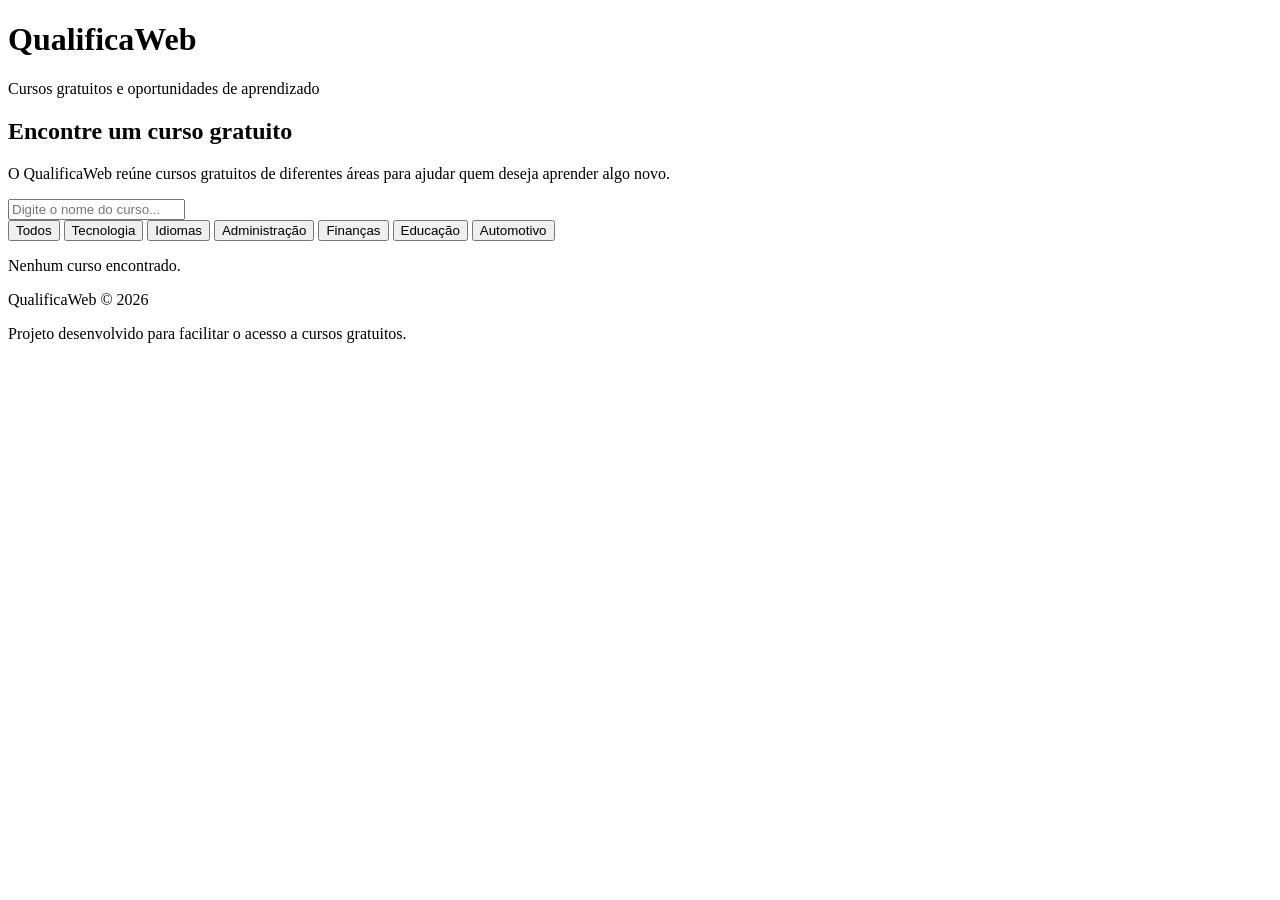
==== commit e2ff87e6: "Rename index to index.html" ====
--- a/index.html
+++ b/index.html
@@ -1,866 +1,91 @@
 <!DOCTYPE html>
 <html lang="pt-BR">
+
 <head>
-  <meta charset="UTF-8">
-  <meta name="viewport" content="width=device-width, initial-scale=1.0">
+    <meta charset="UTF-8">
+    <meta name="viewport" content="width=device-width, initial-scale=1.0">
+    <title>QualificaWeb</title>
 
-  <title>QualificaWeb - Cursos gratuitos</title>
-
-  <link rel="preconnect" href="https://fonts.googleapis.com">
-  <link rel="preconnect" href="https://fonts.gstatic.com" crossorigin>
-
-  <link
-    href="https://fonts.googleapis.com/css2?family=Fraunces:opsz,wght@9..144,400;9..144,600;9..144,700&family=Inter:wght@400;500;600;700&family=IBM+Plex+Mono:wght@400;500&display=swap"
-    rel="stylesheet"
-  >
-
-  <style>
-    :root {
-      --fundo: #edf1f3;
-      --branco: #ffffff;
-      --texto: #132a3a;
-      --texto-claro: #4c6270;
-      --borda: #c9d5da;
-      --laranja: #d98e2b;
-      --laranja-escuro: #7a4e12;
-      --verde: #2f8f80;
-      --verde-claro: #e3f1ee;
-
-      --titulo: 'Fraunces', serif;
-      --texto-font: 'Inter', sans-serif;
-      --mono: 'IBM Plex Mono', monospace;
-    }
-
-    * {
-      box-sizing: border-box;
-      margin: 0;
-      padding: 0;
-    }
-
-    body {
-      background: var(--fundo);
-      color: var(--texto);
-      font-family: var(--texto-font);
-      line-height: 1.5;
-    }
-
-    a {
-      color: inherit;
-    }
-
-    .container {
-      width: min(1160px, calc(100% - 48px));
-      margin: 0 auto;
-    }
-
-    header {
-      position: sticky;
-      top: 0;
-      z-index: 10;
-      background: var(--fundo);
-      border-bottom: 1px solid var(--borda);
-    }
-
-    .header-content {
-      min-height: 72px;
-      display: flex;
-      align-items: center;
-      justify-content: space-between;
-      gap: 20px;
-    }
-
-    .logo {
-      display: flex;
-      align-items: baseline;
-      gap: 9px;
-      font-family: var(--titulo);
-      font-size: 1.35rem;
-      font-weight: 700;
-    }
-
-    .logo-ponto {
-      width: 9px;
-      height: 9px;
-      display: inline-block;
-      background: var(--laranja);
-      border-radius: 50%;
-    }
-
-    .logo small {
-      color: var(--texto-claro);
-      font-family: var(--mono);
-      font-size: .62rem;
-      font-weight: 400;
-      text-transform: uppercase;
-      letter-spacing: .1em;
-    }
-
-    .contador {
-      padding: 6px 12px;
-      border: 1px solid #bfe0d8;
-      border-radius: 30px;
-      background: var(--verde-claro);
-      color: var(--verde);
-      font-family: var(--mono);
-      font-size: .72rem;
-      white-space: nowrap;
-    }
-
-    .hero {
-      padding: 60px 0 35px;
-    }
-
-    .chamada {
-      display: flex;
-      align-items: center;
-      gap: 10px;
-      margin-bottom: 18px;
-      color: var(--laranja-escuro);
-      font-family: var(--mono);
-      font-size: .72rem;
-      letter-spacing: .12em;
-      text-transform: uppercase;
-    }
-
-    .chamada::before {
-      content: "";
-      width: 25px;
-      height: 1px;
-      background: var(--laranja);
-    }
-
-    h1 {
-      max-width: 700px;
-      font-family: var(--titulo);
-      font-size: clamp(2.2rem, 5vw, 3.4rem);
-      font-weight: 600;
-      line-height: 1.08;
-    }
-
-    h1 span {
-      color: var(--verde);
-      font-style: italic;
-    }
-
-    .descricao {
-      max-width: 650px;
-      margin-top: 18px;
-      color: var(--texto-claro);
-      font-size: 1.02rem;
-    }
-
-    .filtros {
-      margin-top: 35px;
-      padding: 20px;
-      background: var(--branco);
-      border: 1px solid var(--borda);
-      border-radius: 14px;
-    }
-
-    .busca {
-      display: flex;
-      gap: 12px;
-    }
-
-    .campo-busca {
-      flex: 1;
-    }
-
-    .campo-busca input {
-      width: 100%;
-      padding: 13px 15px;
-      border: 1px solid var(--borda);
-      border-radius: 9px;
-      background: #fbfcfd;
-      color: var(--texto);
-      font-family: var(--texto-font);
-      font-size: .95rem;
-      outline: none;
-    }
-
-    .campo-busca input:focus {
-      border-color: var(--verde);
-    }
-
-    .campo-busca input::placeholder {
-      color: #93a4ac;
-    }
-
-    .botao-limpar {
-      padding: 0 18px;
-      border: 1px solid var(--borda);
-      border-radius: 9px;
-      background: #fbfcfd;
-      color: var(--texto-claro);
-      font-family: var(--texto-font);
-      cursor: pointer;
-    }
-
-    .botao-limpar:hover {
-      background: #f1f4f5;
-      color: var(--texto);
-    }
-
-    .categorias {
-      display: flex;
-      flex-wrap: wrap;
-      gap: 8px;
-      margin-top: 14px;
-    }
-
-    .categoria {
-      padding: 7px 13px;
-      border: 1px solid var(--borda);
-      border-radius: 30px;
-      background: #fbfcfd;
-      color: var(--texto-claro);
-      font-family: var(--mono);
-      font-size: .73rem;
-      cursor: pointer;
-    }
-
-    .categoria:hover {
-      border-color: var(--verde);
-      color: var(--verde);
-    }
-
-    .categoria.ativa {
-      background: var(--texto);
-      border-color: var(--texto);
-      color: white;
-    }
-
-    .topo-resultados {
-      display: flex;
-      justify-content: space-between;
-      align-items: baseline;
-      gap: 10px;
-      margin: 34px 0 18px;
-    }
-
-    .topo-resultados h2 {
-      font-family: var(--titulo);
-      font-size: 1.2rem;
-    }
-
-    .quantidade {
-      color: var(--texto-claro);
-      font-family: var(--mono);
-      font-size: .72rem;
-    }
-
-    .cursos {
-      display: grid;
-      grid-template-columns: repeat(auto-fit, minmax(290px, 1fr));
-      gap: 18px;
-      padding-bottom: 80px;
-    }
-
-    .curso {
-      display: flex;
-      flex-direction: column;
-      gap: 14px;
-      padding: 22px;
-      background: var(--branco);
-      border: 1px solid var(--borda);
-      border-radius: 14px;
-      transition: transform .2s, box-shadow .2s;
-    }
-
-    .curso:hover {
-      transform: translateY(-3px);
-      box-shadow: 0 12px 25px rgba(19, 42, 58, .12);
-    }
-
-    .curso-topo {
-      display: flex;
-      justify-content: space-between;
-      align-items: flex-start;
-      gap: 12px;
-    }
-
-    .categoria-curso {
-      padding: 5px 9px;
-      border-radius: 6px;
-      background: var(--verde-claro);
-      color: var(--verde);
-      font-family: var(--mono);
-      font-size: .65rem;
-      text-transform: uppercase;
-      letter-spacing: .06em;
-    }
-
-    .selo {
-      width: 58px;
-      height: 58px;
-      display: flex;
-      align-items: center;
-      justify-content: center;
-      flex-shrink: 0;
-      border: 1px dashed var(--laranja);
-      border-radius: 50%;
-      color: var(--laranja-escuro);
-      font-family: var(--mono);
-      font-size: .5rem;
-      font-weight: 600;
-      line-height: 1.1;
-      text-align: center;
-      text-transform: uppercase;
-      transform: rotate(-8deg);
-    }
-
-    .curso h3 {
-      font-family: var(--titulo);
-      font-size: 1.18rem;
-      font-weight: 600;
-      line-height: 1.3;
-    }
-
-    .instituicao {
-      color: var(--texto);
-      font-size: .87rem;
-      font-weight: 600;
-    }
-
-    .resumo {
-      flex: 1;
-      color: var(--texto-claro);
-      font-size: .87rem;
-      line-height: 1.55;
-    }
-
-    .informacoes {
-      display: flex;
-      flex-wrap: wrap;
-      gap: 14px;
-      padding-top: 12px;
-      border-top: 1px dashed var(--borda);
-      color: var(--texto-claro);
-      font-family: var(--mono);
-      font-size: .7rem;
-    }
-
-    .link-curso {
-      width: fit-content;
-      margin-top: 3px;
-      padding-bottom: 2px;
-      border-bottom: 2px solid var(--laranja);
-      color: var(--texto);
-      font-size: .85rem;
-      font-weight: 600;
-      text-decoration: none;
-    }
-
-    .link-curso:hover {
-      color: var(--verde);
-    }
-
-    .vazio {
-      display: none;
-      padding: 60px 20px;
-      margin-bottom: 80px;
-      border: 1px dashed var(--borda);
-      border-radius: 14px;
-      text-align: center;
-    }
-
-    .vazio.mostrar {
-      display: block;
-    }
-
-    .vazio h3 {
-      margin-bottom: 7px;
-      font-family: var(--titulo);
-      font-size: 1.3rem;
-    }
-
-    .vazio p {
-      color: var(--texto-claro);
-      font-size: .9rem;
-    }
-
-    footer {
-      padding: 30px 0 45px;
-      border-top: 1px solid var(--borda);
-    }
-
-    .footer-content {
-      display: flex;
-      justify-content: space-between;
-      flex-wrap: wrap;
-      gap: 10px;
-    }
-
-    footer p {
-      color: var(--texto-claro);
-      font-family: var(--mono);
-      font-size: .7rem;
-    }
-
-    @media (max-width: 600px) {
-      .container {
-        width: min(100% - 30px, 1160px);
-      }
-
-      .hero {
-        padding-top: 42px;
-      }
-
-      .busca {
-        flex-direction: column;
-      }
-
-      .botao-limpar {
-        padding: 12px;
-      }
-
-      .header-content {
-        min-height: 65px;
-      }
-
-      .logo small {
-        display: none;
-      }
-    }
-  </style>
+    <link rel="stylesheet" href="style.css">
 </head>
 
 <body>
 
-  <header>
-    <div class="container header-content">
+    <header>
+        <h1>QualificaWeb</h1>
+        <p>Cursos gratuitos e oportunidades de aprendizado</p>
+    </header>
 
-      <div class="logo">
-        <span class="logo-ponto"></span>
-        QualificaWeb
-        <small>— cursos gratuitos</small>
-      </div>
+    <main>
 
-      <div class="contador" id="contador">
-        0 cursos disponíveis
-      </div>
+        <section class="introducao">
+            <h2>Encontre um curso gratuito</h2>
 
-    </div>
-  </header>
+            <p>
+                O QualificaWeb reúne cursos gratuitos de diferentes áreas
+                para ajudar quem deseja aprender algo novo.
+            </p>
+        </section>
 
-  <section class="hero">
+        <section class="filtros">
 
-    <div class="container">
+            <input
+                type="text"
+                id="campoBusca"
+                placeholder="Digite o nome do curso..."
+            >
 
-      <p class="chamada">Mural de oportunidades</p>
+            <div id="categorias">
 
-      <h1>
-        Cursos gratuitos,
-        <span>oportunidades reais.</span>
-      </h1>
+                <button onclick="filtrarCategoria('Todos')">
+                    Todos
+                </button>
 
-      <p class="descricao">
-        Encontre cursos gratuitos e oportunidades de aprendizado
-        em diferentes áreas. Pesquise pelo nome do curso,
-        instituição ou categoria.
-      </p>
+                <button onclick="filtrarCategoria('Tecnologia')">
+                    Tecnologia
+                </button>
 
-      <div class="filtros">
+                <button onclick="filtrarCategoria('Idiomas')">
+                    Idiomas
+                </button>
 
-        <div class="busca">
+                <button onclick="filtrarCategoria('Administração')">
+                    Administração
+                </button>
 
-          <div class="campo-busca">
-            <input
-              type="text"
-              id="campoBusca"
-              placeholder="Buscar curso, instituição ou assunto..."
-            >
-          </div>
+                <button onclick="filtrarCategoria('Finanças')">
+                    Finanças
+                </button>
 
-          <button class="botao-limpar" id="limpar">
-            Limpar busca
-          </button>
+                <button onclick="filtrarCategoria('Educação')">
+                    Educação
+                </button>
 
-        </div>
+                <button onclick="filtrarCategoria('Automotivo')">
+                    Automotivo
+                </button>
 
-        <div class="categorias" id="categorias"></div>
-
-      </div>
-
-    </div>
-
-  </section>
-
-  <main class="container">
-
-    <div class="topo-resultados">
-
-      <h2 id="tituloResultados">
-        Todos os cursos
-      </h2>
-
-      <span class="quantidade" id="quantidade"></span>
-
-    </div>
-
-    <div class="cursos" id="listaCursos"></div>
-
-    <div class="vazio" id="mensagemVazia">
-
-      <h3>Nenhum curso encontrado</h3>
-
-      <p>
-        Tente pesquisar por outro termo ou escolha outra categoria.
-      </p>
-
-    </div>
-
-  </main>
-
-  <footer>
-
-    <div class="container footer-content">
-
-      <p>
-        QualificaWeb — cursos e oportunidades
-      </p>
-
-      <p>
-        Projeto desenvolvido para facilitar o acesso à qualificação.
-      </p>
-
-    </div>
-
-  </footer>
-
-  <script>
-
-    const cursos = [
-
-      {
-        titulo: "Introdução à Análise de Dados - Microsoft Power BI",
-        instituicao: "Fundação Bradesco — Escola Virtual",
-        categoria: "Tecnologia",
-        descricao: "Primeiros passos no Power BI, com conceitos de análise de dados e navegação básica na ferramenta.",
-        duracao: "Ver no curso",
-        modalidade: "EAD",
-        link: "https://www.ev.org.br/cursos/introducao-a-analise-de-dados-microsoft-power-bi"
-      },
-
-      {
-        titulo: "Administrando Banco de Dados",
-        instituicao: "Fundação Bradesco — Escola Virtual",
-        categoria: "Tecnologia",
-        descricao: "Conceitos fundamentais de bancos de dados e boas práticas para organizar e administrar informações.",
-        duracao: "Ver no curso",
-        modalidade: "EAD",
-        link: "https://www.ev.org.br/cursos/administrando-banco-de-dados"
-      },
-
-      {
-        titulo: "Análise de Dados no Power BI",
-        instituicao: "Fundação Bradesco — Escola Virtual",
-        categoria: "Tecnologia",
-        descricao: "Curso voltado para a criação de análises e relatórios utilizando o Power BI.",
-        duracao: "Ver no curso",
-        modalidade: "EAD",
-        link: "https://www.ev.org.br/cursos/analise-de-dados-no-power-bi"
-      },
-
-      {
-        titulo: "Crie um site simples usando HTML, CSS e JavaScript",
-        instituicao: "Fundação Bradesco — Escola Virtual",
-        categoria: "Tecnologia",
-        descricao: "Introdução ao desenvolvimento de sites utilizando HTML, CSS e JavaScript.",
-        duracao: "Ver no curso",
-        modalidade: "EAD",
-        link: "https://www.ev.org.br/cursos/crie-um-site-simples-usando-html-css-e-javascript"
-      },
-
-      {
-        titulo: "Linguagem de Programação Python - Básico",
-        instituicao: "Fundação Bradesco — Escola Virtual",
-        categoria: "Tecnologia",
-        descricao: "Conteúdos básicos da linguagem Python para quem está começando a programar.",
-        duracao: "Ver no curso",
-        modalidade: "EAD",
-        link: "https://www.ev.org.br/cursos/linguagem-de-programacao-python-basico"
-      },
-
-      {
-        titulo: "Fundamentos de TI: Hardware e Software",
-        instituicao: "Fundação Bradesco — Escola Virtual",
-        categoria: "Tecnologia",
-        descricao: "Noções básicas sobre hardware, software e os principais conceitos de tecnologia da informação.",
-        duracao: "Ver no curso",
-        modalidade: "EAD",
-        link: "https://www.ev.org.br/cursos/fundamentos-de-ti-hardware-e-software"
-      },
-
-      {
-        titulo: "Excel básico 2013/2016",
-        instituicao: "Udemy",
-        categoria: "Tecnologia",
-        descricao: "Aprenda funções básicas do Excel para organizar informações e trabalhar com planilhas.",
-        duracao: "Ver no curso",
-        modalidade: "EAD",
-        link: "https://www.udemy.com/course/excel-basico-20132016/"
-      },
-
-      {
-        titulo: "Microsoft PowerPoint para quem não sabe nada de PowerPoint",
-        instituicao: "Udemy",
-        categoria: "Tecnologia",
-        descricao: "Curso introdutório para aprender a criar apresentações utilizando o PowerPoint.",
-        duracao: "Ver no curso",
-        modalidade: "EAD",
-        link: "https://www.udemy.com/course/powerpoint-para-quem-nao-sabe-nada-de-powerpoint/"
-      },
-
-      {
-        titulo: "Discovery - Mini curso de inglês gratuito",
-        instituicao: "Udemy",
-        categoria: "Idiomas",
-        descricao: "Introdução ao inglês com vocabulário e expressões utilizadas no cotidiano.",
-        duracao: "Ver no curso",
-        modalidade: "EAD",
-        link: "https://www.udemy.com/course/mini-curso-de-ingles-gratuito/"
-      },
-
-      {
-        titulo: "Empreendedorismo",
-        instituicao: "Udemy",
-        categoria: "Administração",
-        descricao: "Conceitos básicos para quem deseja transformar uma ideia em um negócio.",
-        duracao: "Ver no curso",
-        modalidade: "EAD",
-        link: "https://www.udemy.com/course/curso-de-empreendedorismo/"
-      },
-
-      {
-        titulo: "Investimento em Renda Fixa - Iniciante",
-        instituicao: "Udemy",
-        categoria: "Finanças",
-        descricao: "Introdução aos investimentos de renda fixa e aos principais conceitos para quem está começando.",
-        duracao: "Ver no curso",
-        modalidade: "EAD",
-        link: "https://www.udemy.com/course/tesouro-direto-intermediario-e-avancado/"
-      },
-
-      {
-        titulo: "Matemática Básica",
-        instituicao: "Udemy",
-        categoria: "Educação",
-        descricao: "Revisão dos principais conceitos de matemática para reforçar conhecimentos básicos.",
-        duracao: "Ver no curso",
-        modalidade: "EAD",
-        link: "https://www.udemy.com/course/matematica-basica-denis-wiener/"
-      },
-
-      {
-        titulo: "Manutenção preventiva de veículos",
-        instituicao: "SEST SENAT",
-        categoria: "Automotivo",
-        descricao: "Cuidados básicos para realizar a manutenção preventiva e evitar problemas no veículo.",
-        duracao: "Ver no curso",
-        modalidade: "EAD",
-        link: "https://digital.sestsenat.org.br/cursos/manutencao-preventiva-de-veiculos"
-      },
-
-      {
-        titulo: "Mecânica descomplicada",
-        instituicao: "SEST SENAT",
-        categoria: "Automotivo",
-        descricao: "Noções básicas de mecânica automotiva apresentadas de maneira simples e prática.",
-        duracao: "Ver no curso",
-        modalidade: "EAD",
-        link: "https://digital.sestsenat.org.br/cursos/mecanica-descomplicada"
-      }
-
-    ];
-
-
-    const categorias = [
-      "Todos",
-      ...new Set(cursos.map(curso => curso.categoria))
-    ];
-
-    let categoriaAtual = "Todos";
-    let textoBusca = "";
-
-
-    const listaCursos = document.getElementById("listaCursos");
-    const categoriasDiv = document.getElementById("categorias");
-    const campoBusca = document.getElementById("campoBusca");
-    const limpar = document.getElementById("limpar");
-    const quantidade = document.getElementById("quantidade");
-    const contador = document.getElementById("contador");
-    const tituloResultados = document.getElementById("tituloResultados");
-    const mensagemVazia = document.getElementById("mensagemVazia");
-
-
-    function criarCategorias() {
-
-      categoriasDiv.innerHTML = "";
-
-      categorias.forEach(categoria => {
-
-        const botao = document.createElement("button");
-
-        botao.className = "categoria";
-
-        if (categoria === categoriaAtual) {
-          botao.classList.add("ativa");
-        }
-
-        botao.textContent = categoria;
-
-        botao.addEventListener("click", () => {
-
-          categoriaAtual = categoria;
-
-          criarCategorias();
-          mostrarCursos();
-
-        });
-
-        categoriasDiv.appendChild(botao);
-
-      });
-
-    }
-
-
-    function criarCard(curso) {
-
-      return `
-        <article class="curso">
-
-          <div class="curso-topo">
-
-            <span class="categoria-curso">
-              ${curso.categoria}
-            </span>
-
-            <div class="selo">
-              Curso<br>
-              gratuito
             </div>
 
-          </div>
+        </section>
 
-          <h3>
-            ${curso.titulo}
-          </h3>
+        <p id="quantidade"></p>
 
-          <p class="instituicao">
-            ${curso.instituicao}
-          </p>
+        <section id="listaCursos" class="lista-cursos"></section>
 
-          <p class="resumo">
-            ${curso.descricao}
-          </p>
+        <p id="nenhumCurso">
+            Nenhum curso encontrado.
+        </p>
 
-          <div class="informacoes">
-            <span>⏱ ${curso.duracao}</span>
-            <span>💻 ${curso.modalidade}</span>
-          </div>
+    </main>
 
-          <a
-            class="link-curso"
-            href="${curso.link}"
-            target="_blank"
-            rel="noopener noreferrer"
-          >
-            Ver informações →
-          </a>
+    <footer>
+        <p>QualificaWeb © 2026</p>
+        <p>Projeto desenvolvido para facilitar o acesso a cursos gratuitos.</p>
+    </footer>
 
-        </article>
-      `;
-
-    }
-
-
-    function mostrarCursos() {
-
-      const termo = textoBusca.trim().toLowerCase();
-
-      const encontrados = cursos.filter(curso => {
-
-        const categoriaOk =
-          categoriaAtual === "Todos" ||
-          curso.categoria === categoriaAtual;
-
-        const textoCurso = `
-          ${curso.titulo}
-          ${curso.instituicao}
-          ${curso.descricao}
-          ${curso.categoria}
-        `.toLowerCase();
-
-        const buscaOk =
-          termo === "" ||
-          textoCurso.includes(termo);
-
-        return categoriaOk && buscaOk;
-
-      });
-
-
-      listaCursos.innerHTML =
-        encontrados.map(criarCard).join("");
-
-
-      tituloResultados.textContent =
-        categoriaAtual === "Todos"
-          ? "Todos os cursos"
-          : categoriaAtual;
-
-
-      quantidade.textContent =
-        `${encontrados.length} ${
-          encontrados.length === 1
-            ? "resultado"
-            : "resultados"
-        }`;
-
-
-      mensagemVazia.classList.toggle(
-        "mostrar",
-        encontrados.length === 0
-      );
-
-    }
-
-
-    campoBusca.addEventListener("input", function() {
-
-      textoBusca = this.value;
-
-      mostrarCursos();
-
-    });
-
-
-    limpar.addEventListener("click", function() {
-
-      campoBusca.value = "";
-
-      textoBusca = "";
-
-      categoriaAtual = "Todos";
-
-      criarCategorias();
-      mostrarCursos();
-
-      campoBusca.focus();
-
-    });
-
-
-    contador.textContent =
-      `${cursos.length} cursos disponíveis`;
-
-
-    criarCategorias();
-    mostrarCursos();
-
-  </script>
+    <script src="script.js"></script>
 
 </body>
+
 </html>
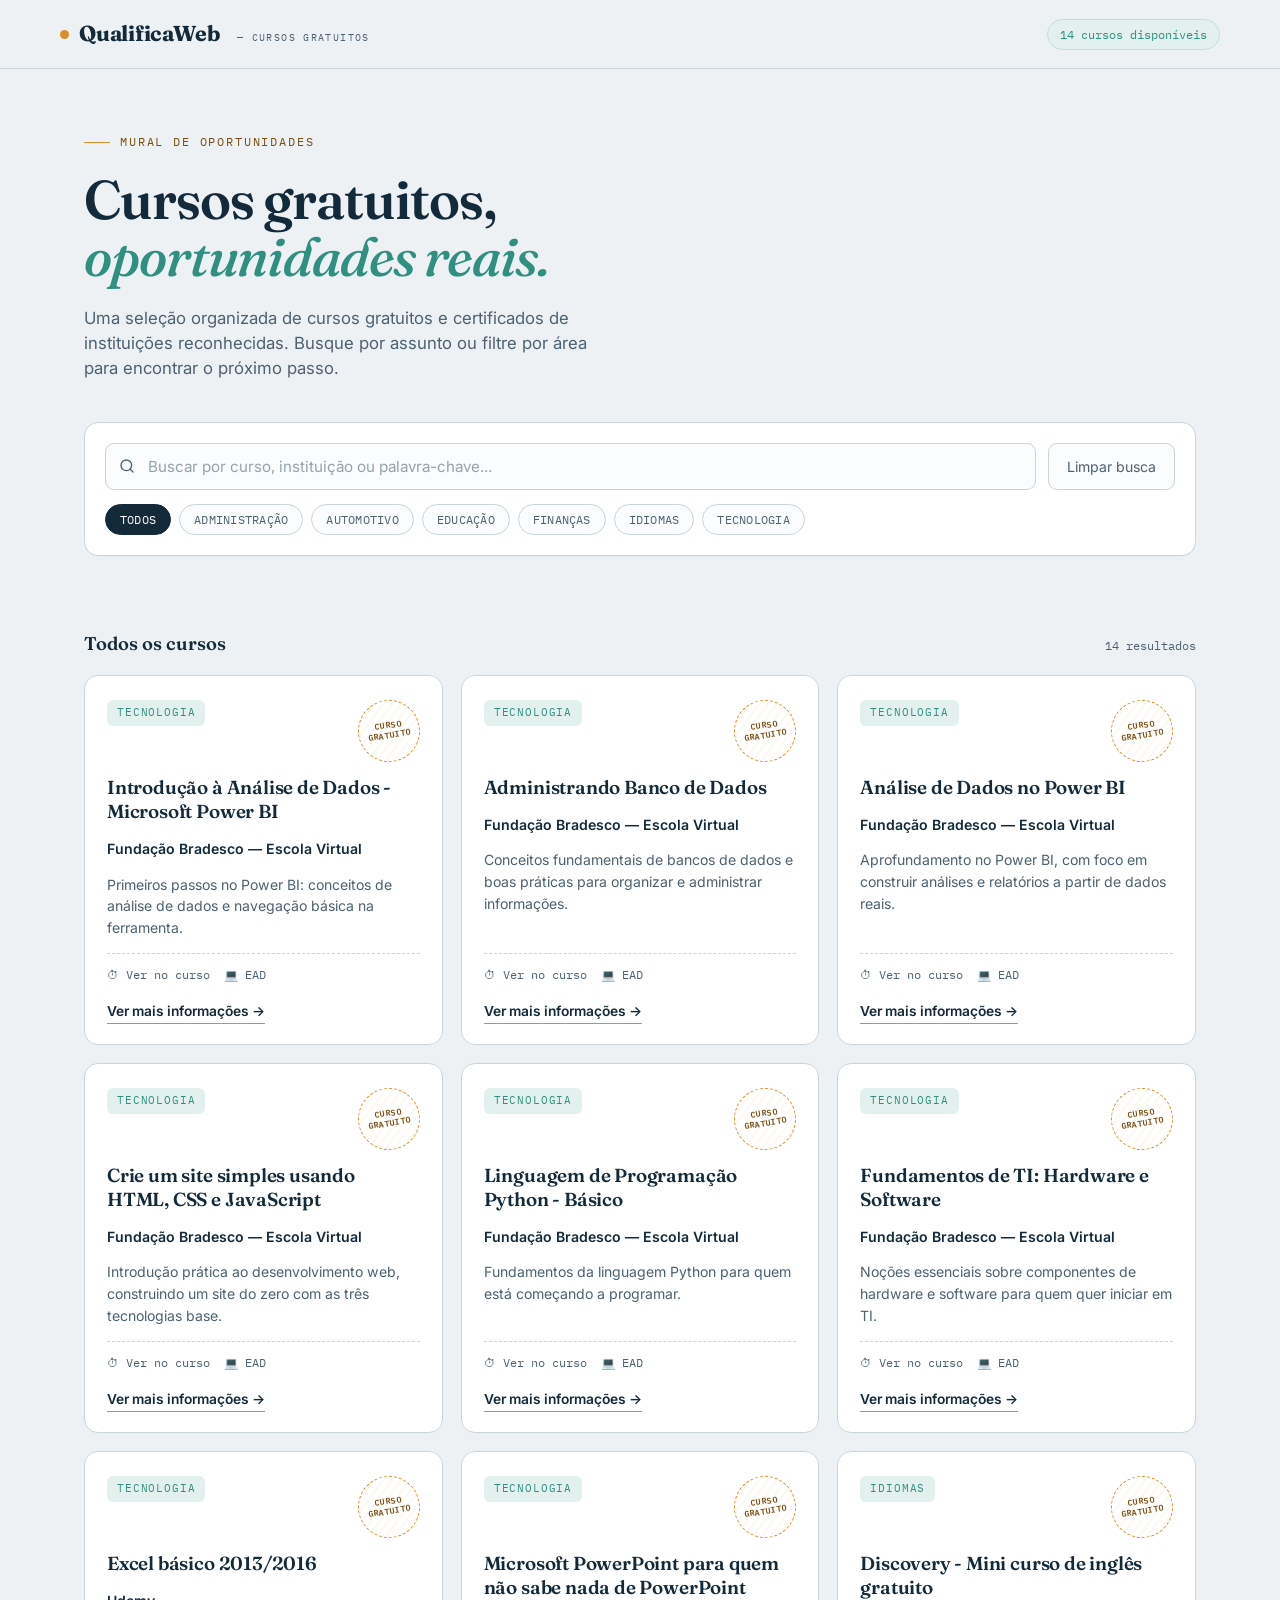
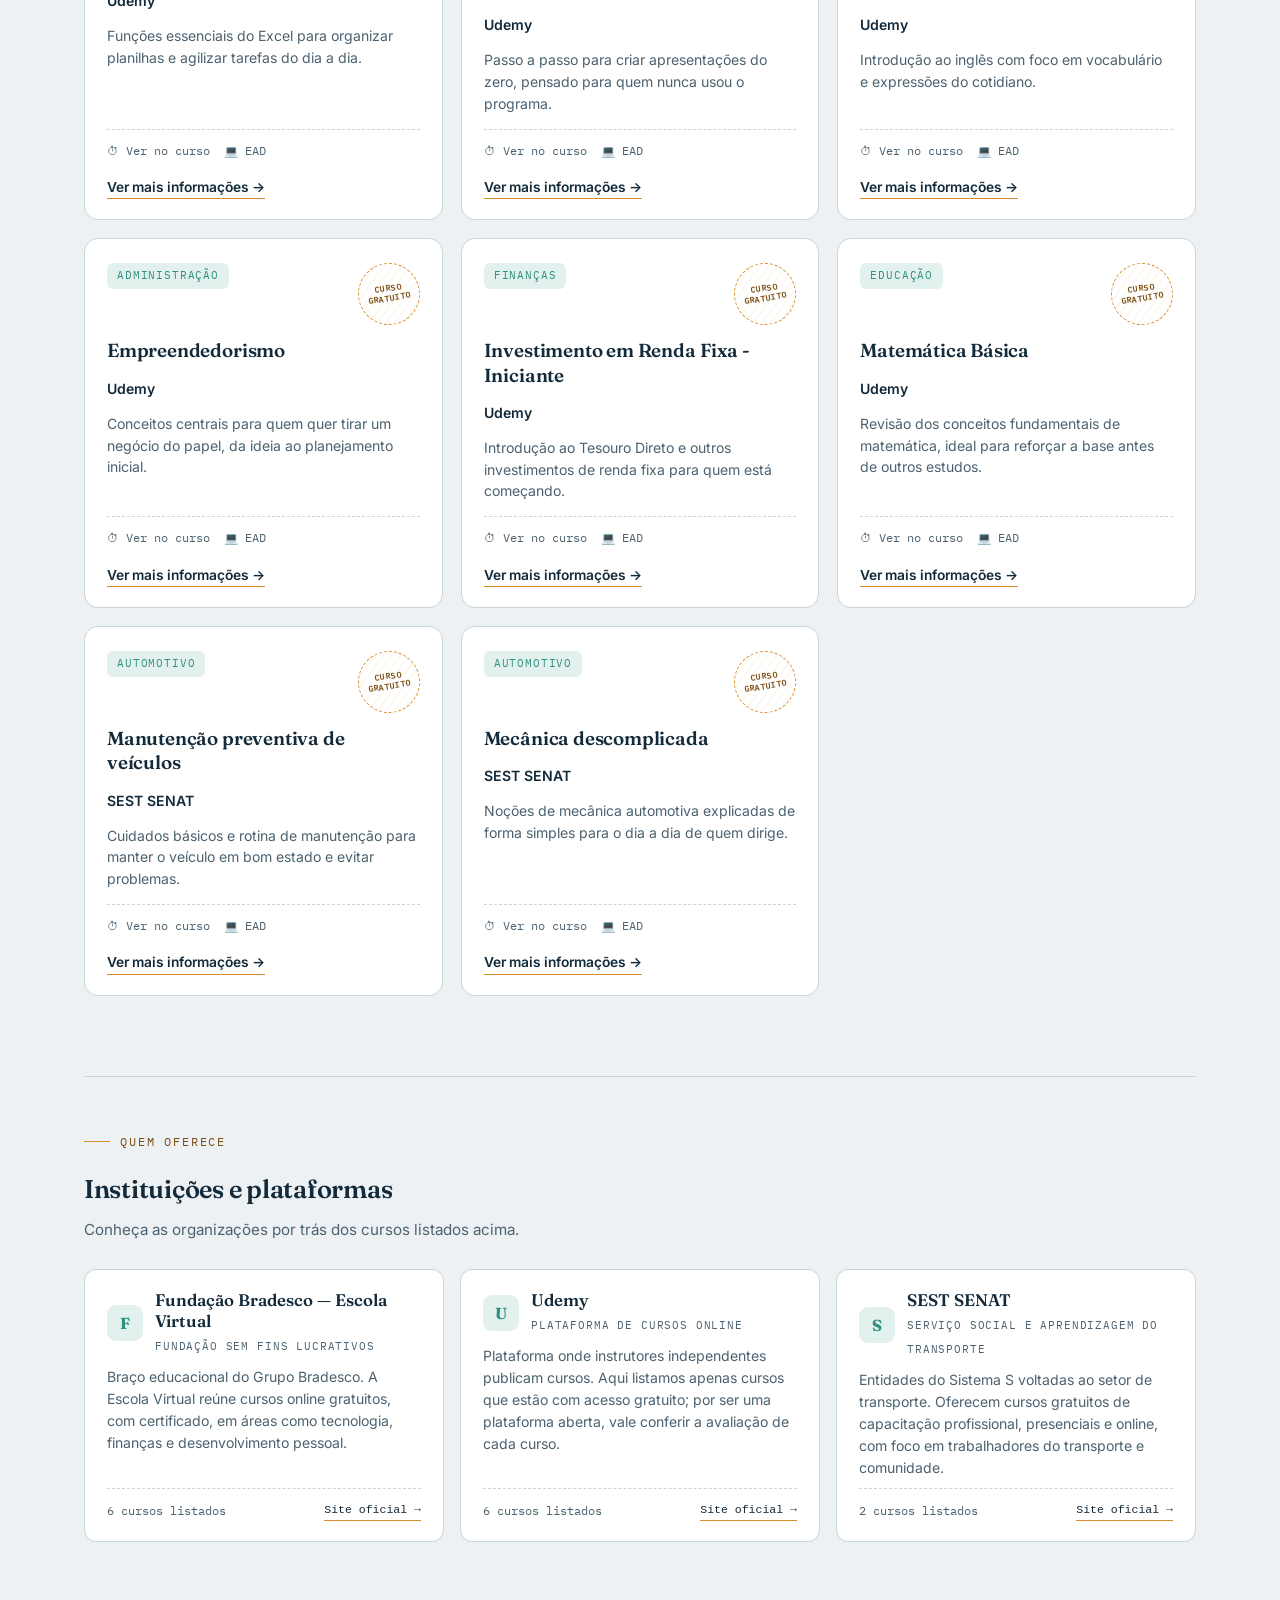
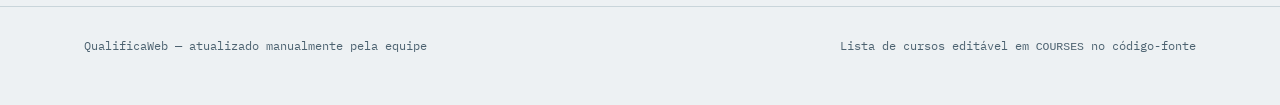
==== commit 9cd493a6: "Add files via upload" ====
--- a/index.html
+++ b/index.html
@@ -1,91 +1,892 @@
 <!DOCTYPE html>
 <html lang="pt-BR">
-
 <head>
-    <meta charset="UTF-8">
-    <meta name="viewport" content="width=device-width, initial-scale=1.0">
-    <title>QualificaWeb</title>
-
-    <link rel="stylesheet" href="style.css">
+<meta charset="UTF-8">
+<meta name="viewport" content="width=device-width, initial-scale=1.0">
+<title>QualificaWeb — Cursos gratuitos, oportunidades reais</title>
+<link rel="preconnect" href="https://fonts.googleapis.com">
+<link href="https://fonts.googleapis.com/css2?family=Fraunces:ital,opsz,wght@0,9..144,400;0,9..144,600;0,9..144,700;1,9..144,500&family=Inter:wght@400;500;600;700&family=IBM+Plex+Mono:wght@400;500&display=swap" rel="stylesheet">
+<style>
+  :root{
+    --bg: #EDF1F3;
+    --bg-card: #FFFFFF;
+    --ink: #132A3A;
+    --ink-soft: #4C6270;
+    --line: #C9D5DA;
+    --accent: #D98E2B;
+    --accent-ink: #7A4E12;
+    --teal: #2F8F80;
+    --teal-bg: #E3F1EE;
+    --coral: #C2542F;
+
+    --display: 'Fraunces', serif;
+    --body: 'Inter', sans-serif;
+    --mono: 'IBM Plex Mono', monospace;
+  }
+
+  *{ box-sizing: border-box; margin:0; padding:0; }
+
+  body{
+    background: var(--bg);
+    color: var(--ink);
+    font-family: var(--body);
+    line-height: 1.5;
+    -webkit-font-smoothing: antialiased;
+  }
+
+  a{ color: inherit; }
+
+  .wrap{
+    max-width: 1160px;
+    margin: 0 auto;
+    padding: 0 24px;
+  }
+
+  /* ---------- HEADER ---------- */
+
+  header.site{
+    border-bottom: 1px solid var(--line);
+    background: var(--bg);
+    position: sticky;
+    top: 0;
+    z-index: 20;
+  }
+
+  .site-bar{
+    display:flex;
+    align-items:center;
+    justify-content:space-between;
+    padding: 18px 0;
+  }
+
+  .brand{
+    display:flex;
+    align-items:baseline;
+    gap: 10px;
+    font-family: var(--display);
+    font-weight: 700;
+    font-size: 1.35rem;
+    letter-spacing: -0.01em;
+  }
+
+  .brand .dot{
+    width: 9px; height:9px; border-radius:50%;
+    background: var(--accent);
+    display:inline-block;
+    transform: translateY(-2px);
+  }
+
+  .brand small{
+    font-family: var(--mono);
+    font-weight: 400;
+    font-size: 0.62rem;
+    letter-spacing: 0.14em;
+    text-transform: uppercase;
+    color: var(--ink-soft);
+  }
+
+  .count-pill{
+    font-family: var(--mono);
+    font-size: 0.72rem;
+    color: var(--teal);
+    background: var(--teal-bg);
+    border: 1px solid #bfe0d8;
+    padding: 6px 12px;
+    border-radius: 100px;
+    white-space: nowrap;
+  }
+
+  /* ---------- HERO ---------- */
+
+  .hero{
+    padding: 64px 0 40px;
+    position: relative;
+    overflow: hidden;
+  }
+
+  .hero-eyebrow{
+    font-family: var(--mono);
+    font-size: 0.72rem;
+    letter-spacing: 0.16em;
+    text-transform: uppercase;
+    color: var(--accent-ink);
+    display:flex;
+    align-items:center;
+    gap:10px;
+    margin-bottom: 20px;
+  }
+
+  .hero-eyebrow::before{
+    content:"";
+    width: 26px; height:1px;
+    background: var(--accent);
+  }
+
+  h1.headline{
+    font-family: var(--display);
+    font-weight: 600;
+    font-size: clamp(2.1rem, 5vw, 3.4rem);
+    line-height: 1.06;
+    letter-spacing: -0.02em;
+    max-width: 15ch;
+    color: var(--ink);
+  }
+
+  h1.headline em{
+    font-style: italic;
+    font-weight: 500;
+    color: var(--teal);
+  }
+
+  .hero-sub{
+    margin-top: 20px;
+    max-width: 46ch;
+    font-size: 1.05rem;
+    color: var(--ink-soft);
+  }
+
+  /* ---------- SEARCH / FILTER BOARD ---------- */
+
+  .board{
+    margin-top: 40px;
+    background: var(--bg-card);
+    border: 1px solid var(--line);
+    border-radius: 14px;
+    padding: 20px;
+    box-shadow: 0 1px 0 rgba(19,42,58,0.02);
+  }
+
+  .search-row{
+    display:flex;
+    gap: 12px;
+    flex-wrap: wrap;
+  }
+
+  .search-input-wrap{
+    flex: 1 1 260px;
+    position: relative;
+  }
+
+  .search-input-wrap svg{
+    position:absolute;
+    left: 14px; top: 50%;
+    transform: translateY(-50%);
+    color: var(--ink-soft);
+  }
+
+  #searchInput{
+    width: 100%;
+    padding: 13px 16px 13px 42px;
+    border: 1px solid var(--line);
+    border-radius: 9px;
+    font-family: var(--body);
+    font-size: 0.95rem;
+    background: #FBFCFD;
+    color: var(--ink);
+    outline: none;
+    transition: border-color .15s ease, background .15s ease;
+  }
+
+  #searchInput:focus{
+    border-color: var(--teal);
+    background: #fff;
+  }
+
+  #searchInput::placeholder{ color: #93A4AC; }
+
+  .clear-btn{
+    border: 1px solid var(--line);
+    background: #FBFCFD;
+    color: var(--ink-soft);
+    font-family: var(--body);
+    font-size: 0.88rem;
+    padding: 0 18px;
+    border-radius: 9px;
+    cursor: pointer;
+    transition: background .15s ease, color .15s ease;
+  }
+  .clear-btn:hover{ background: #F1F4F5; color: var(--ink); }
+  .clear-btn:focus-visible, #searchInput:focus-visible, .chip:focus-visible, .card-link:focus-visible{
+    outline: 2px solid var(--teal);
+    outline-offset: 2px;
+  }
+
+  .chip-row{
+    margin-top: 14px;
+    display:flex;
+    gap: 8px;
+    flex-wrap: wrap;
+  }
+
+  .chip{
+    font-family: var(--mono);
+    font-size: 0.76rem;
+    letter-spacing: 0.02em;
+    padding: 7px 14px;
+    border-radius: 100px;
+    border: 1px solid var(--line);
+    background: #FBFCFD;
+    color: var(--ink-soft);
+    cursor: pointer;
+    transition: all .15s ease;
+    text-transform: uppercase;
+  }
+
+  .chip:hover{ border-color: var(--teal); color: var(--teal); }
+
+  .chip.active{
+    background: var(--ink);
+    border-color: var(--ink);
+    color: #fff;
+  }
+
+  /* ---------- RESULTS META ---------- */
+
+  .results-meta{
+    margin: 34px 0 18px;
+    display:flex;
+    align-items: baseline;
+    justify-content: space-between;
+    flex-wrap: wrap;
+    gap: 8px;
+  }
+
+  .results-meta h2{
+    font-family: var(--display);
+    font-weight: 600;
+    font-size: 1.15rem;
+  }
+
+  .results-meta .sub{
+    font-family: var(--mono);
+    font-size: 0.76rem;
+    color: var(--ink-soft);
+  }
+
+  /* ---------- GRID / CARDS ---------- */
+
+  .grid{
+    display:grid;
+    grid-template-columns: repeat(auto-fill, minmax(300px, 1fr));
+    gap: 18px;
+    padding-bottom: 80px;
+  }
+
+  .card{
+    position: relative;
+    background: var(--bg-card);
+    border: 1px solid var(--line);
+    border-radius: 14px;
+    padding: 24px 22px 20px;
+    display:flex;
+    flex-direction: column;
+    gap: 14px;
+    transition: transform .18s ease, box-shadow .18s ease, border-color .18s ease;
+  }
+
+  .card:hover{
+    transform: translateY(-3px);
+    box-shadow: 0 14px 28px -18px rgba(19,42,58,0.35);
+    border-color: #b8c7ce;
+  }
+
+  .card-top{
+    display:flex;
+    justify-content: space-between;
+    align-items: flex-start;
+    gap: 12px;
+  }
+
+  .cat-tag{
+    font-family: var(--mono);
+    font-size: 0.66rem;
+    letter-spacing: 0.08em;
+    text-transform: uppercase;
+    color: var(--teal);
+    background: var(--teal-bg);
+    padding: 5px 10px;
+    border-radius: 6px;
+    white-space: nowrap;
+  }
+
+  /* signature stamp */
+  .stamp{
+    flex-shrink: 0;
+    width: 62px; height: 62px;
+    border-radius: 50%;
+    border: 1.5px dashed var(--accent);
+    color: var(--accent-ink);
+    display:flex;
+    align-items:center;
+    justify-content:center;
+    text-align:center;
+    font-family: var(--mono);
+    font-size: 0.52rem;
+    letter-spacing: 0.05em;
+    line-height: 1.15;
+    text-transform: uppercase;
+    transform: rotate(-9deg);
+    background: repeating-linear-gradient(135deg, rgba(217,142,43,0.06) 0px, rgba(217,142,43,0.06) 2px, transparent 2px, transparent 7px);
+    font-weight: 600;
+  }
+
+  .card-title{
+    font-family: var(--display);
+    font-weight: 600;
+    font-size: 1.18rem;
+    line-height: 1.28;
+    letter-spacing: -0.01em;
+  }
+
+  .card-inst{
+    font-size: 0.88rem;
+    color: var(--ink-soft);
+  }
+
+  .card-inst strong{ color: var(--ink); font-weight: 600; }
+
+  .card-desc{
+    font-size: 0.88rem;
+    color: var(--ink-soft);
+    line-height: 1.55;
+    flex: 1;
+  }
+
+  .card-meta{
+    display:flex;
+    gap: 14px;
+    flex-wrap: wrap;
+    font-family: var(--mono);
+    font-size: 0.72rem;
+    color: var(--ink-soft);
+    border-top: 1px dashed var(--line);
+    padding-top: 12px;
+  }
+
+  .card-meta span{ display:flex; align-items:center; gap:5px; }
+
+  .card-link{
+    margin-top: 4px;
+    display:inline-flex;
+    align-items:center;
+    gap: 6px;
+    font-size: 0.86rem;
+    font-weight: 600;
+    color: var(--ink);
+    text-decoration: none;
+    border-bottom: 1.5px solid var(--accent);
+    width: fit-content;
+    padding-bottom: 1px;
+    transition: gap .15s ease;
+  }
+  .card-link:hover{ gap: 10px; }
+
+  /* ---------- EMPTY STATE ---------- */
+
+  .empty{
+    display:none;
+    padding: 70px 20px;
+    text-align:center;
+    border: 1px dashed var(--line);
+    border-radius: 14px;
+    margin-bottom: 80px;
+  }
+
+  .empty.show{ display:block; }
+
+  .empty h3{
+    font-family: var(--display);
+    font-size: 1.3rem;
+    margin-bottom: 8px;
+  }
+
+  .empty p{ color: var(--ink-soft); font-size: 0.92rem; }
+
+  /* ---------- INSTITUTIONS ---------- */
+
+  .institutions{
+    border-top: 1px solid var(--line);
+    padding: 56px 0 64px;
+  }
+
+  .institutions-head{
+    max-width: 52ch;
+    margin-bottom: 28px;
+  }
+
+  .institutions-head h2{
+    font-family: var(--display);
+    font-weight: 600;
+    font-size: 1.6rem;
+    letter-spacing: -0.01em;
+    margin: 12px 0 10px;
+  }
+
+  .institutions-head p.sub-copy{
+    color: var(--ink-soft);
+    font-size: 0.95rem;
+  }
+
+  .inst-grid{
+    display:grid;
+    grid-template-columns: repeat(auto-fill, minmax(290px, 1fr));
+    gap: 16px;
+  }
+
+  .inst-card{
+    background: var(--bg-card);
+    border: 1px solid var(--line);
+    border-radius: 12px;
+    padding: 20px 22px;
+    display:flex;
+    flex-direction: column;
+    gap: 10px;
+  }
+
+  .inst-card-top{
+    display:flex;
+    align-items:center;
+    gap: 12px;
+  }
+
+  .inst-mark{
+    width: 36px; height: 36px;
+    border-radius: 9px;
+    background: var(--teal-bg);
+    color: var(--teal);
+    display:flex;
+    align-items:center;
+    justify-content:center;
+    font-family: var(--display);
+    font-weight: 700;
+    font-size: 1rem;
+    flex-shrink: 0;
+  }
+
+  .inst-name{
+    font-family: var(--display);
+    font-weight: 600;
+    font-size: 1.05rem;
+    line-height: 1.25;
+  }
+
+  .inst-type{
+    font-family: var(--mono);
+    font-size: 0.66rem;
+    letter-spacing: 0.08em;
+    text-transform: uppercase;
+    color: var(--ink-soft);
+  }
+
+  .inst-desc{
+    font-size: 0.88rem;
+    color: var(--ink-soft);
+    line-height: 1.55;
+    flex: 1;
+  }
+
+  .inst-foot{
+    display:flex;
+    justify-content: space-between;
+    align-items:center;
+    gap: 10px;
+    flex-wrap: wrap;
+    border-top: 1px dashed var(--line);
+    padding-top: 12px;
+    font-family: var(--mono);
+    font-size: 0.72rem;
+    color: var(--ink-soft);
+  }
+
+  .inst-link{
+    color: var(--ink);
+    text-decoration: none;
+    border-bottom: 1.5px solid var(--accent);
+    padding-bottom: 1px;
+    font-weight: 500;
+  }
+  .inst-link:focus-visible{ outline: 2px solid var(--teal); outline-offset: 2px; }
+
+  /* ---------- FOOTER ---------- */
+
+  footer{
+    border-top: 1px solid var(--line);
+    padding: 30px 0 50px;
+  }
+
+  footer .wrap{
+    display:flex;
+    justify-content: space-between;
+    align-items:center;
+    flex-wrap: wrap;
+    gap: 12px;
+  }
+
+  footer p{
+    font-family: var(--mono);
+    font-size: 0.72rem;
+    color: var(--ink-soft);
+  }
+
+  @media (max-width: 560px){
+    .hero{ padding: 44px 0 28px; }
+    .search-row{ flex-direction: column; }
+    .clear-btn{ padding: 12px; }
+  }
+
+  @media (prefers-reduced-motion: reduce){
+    *{ transition: none !important; }
+  }
+</style>
 </head>
-
 <body>
 
-    <header>
-        <h1>QualificaWeb</h1>
-        <p>Cursos gratuitos e oportunidades de aprendizado</p>
-    </header>
-
-    <main>
-
-        <section class="introducao">
-            <h2>Encontre um curso gratuito</h2>
-
-            <p>
-                O QualificaWeb reúne cursos gratuitos de diferentes áreas
-                para ajudar quem deseja aprender algo novo.
-            </p>
-        </section>
-
-        <section class="filtros">
-
-            <input
-                type="text"
-                id="campoBusca"
-                placeholder="Digite o nome do curso..."
-            >
-
-            <div id="categorias">
-
-                <button onclick="filtrarCategoria('Todos')">
-                    Todos
-                </button>
-
-                <button onclick="filtrarCategoria('Tecnologia')">
-                    Tecnologia
-                </button>
-
-                <button onclick="filtrarCategoria('Idiomas')">
-                    Idiomas
-                </button>
-
-                <button onclick="filtrarCategoria('Administração')">
-                    Administração
-                </button>
-
-                <button onclick="filtrarCategoria('Finanças')">
-                    Finanças
-                </button>
-
-                <button onclick="filtrarCategoria('Educação')">
-                    Educação
-                </button>
-
-                <button onclick="filtrarCategoria('Automotivo')">
-                    Automotivo
-                </button>
-
-            </div>
-
-        </section>
-
-        <p id="quantidade"></p>
-
-        <section id="listaCursos" class="lista-cursos"></section>
-
-        <p id="nenhumCurso">
-            Nenhum curso encontrado.
-        </p>
-
-    </main>
-
-    <footer>
-        <p>QualificaWeb © 2026</p>
-        <p>Projeto desenvolvido para facilitar o acesso a cursos gratuitos.</p>
-    </footer>
-
-    <script src="script.js"></script>
+<header class="site">
+  <div class="wrap site-bar">
+    <div class="brand">
+      <span class="dot"></span>QualificaWeb
+      <small>&nbsp;— cursos gratuitos</small>
+    </div>
+    <div class="count-pill" id="countPill">— cursos disponíveis</div>
+  </div>
+</header>
+
+<section class="hero">
+  <div class="wrap">
+    <p class="hero-eyebrow">Mural de oportunidades</p>
+    <h1 class="headline">Cursos gratuitos, <em>oportunidades reais.</em></h1>
+    <p class="hero-sub">Uma seleção organizada de cursos gratuitos e certificados de instituições reconhecidas. Busque por assunto ou filtre por área para encontrar o próximo passo.</p>
+
+    <div class="board">
+      <div class="search-row">
+        <div class="search-input-wrap">
+          <svg width="16" height="16" viewBox="0 0 24 24" fill="none" stroke="currentColor" stroke-width="2" stroke-linecap="round" stroke-linejoin="round"><circle cx="11" cy="11" r="8"></circle><line x1="21" y1="21" x2="16.65" y2="16.65"></line></svg>
+          <input type="text" id="searchInput" placeholder="Buscar por curso, instituição ou palavra-chave...">
+        </div>
+        <button class="clear-btn" id="clearBtn">Limpar busca</button>
+      </div>
+      <div class="chip-row" id="chipRow"></div>
+    </div>
+  </div>
+</section>
+
+<main class="wrap">
+  <div class="results-meta">
+    <h2 id="resultsTitle">Todos os cursos</h2>
+    <span class="sub" id="resultsCount"></span>
+  </div>
+
+  <div class="grid" id="grid"></div>
+
+  <div class="empty" id="emptyState">
+    <h3>Nenhum curso encontrado</h3>
+    <p>Tente outra palavra-chave ou remova o filtro de área selecionado.</p>
+  </div>
+
+  <section class="institutions" id="instituicoes">
+    <div class="institutions-head">
+      <p class="hero-eyebrow">Quem oferece</p>
+      <h2>Instituições e plataformas</h2>
+      <p class="sub-copy">Conheça as organizações por trás dos cursos listados acima.</p>
+    </div>
+    <div class="inst-grid" id="instGrid"></div>
+  </section>
+</main>
+
+<footer>
+  <div class="wrap">
+    <p>QualificaWeb — atualizado manualmente pela equipe</p>
+    <p>Lista de cursos editável em <code>COURSES</code> no código-fonte</p>
+  </div>
+</footer>
+
+<script>
+/* =====================================================================
+   LISTA DE CURSOS — edite este array para adicionar, remover ou alterar
+   cursos. Cada objeto é um curso. Campos:
+   - title: nome do curso
+   - institution: quem oferece
+   - category: uma das categorias usadas nos filtros (veja CATEGORIES)
+   - description: resumo curto (1-2 frases)
+   - duration: ex "20h", "3 semanas"
+   - modality: "EAD" ou "Presencial"
+   - link: URL para inscrição/mais informações
+===================================================================== */
+
+const COURSES = [
+  {
+    title: "Introdução à Análise de Dados - Microsoft Power BI",
+    institution: "Fundação Bradesco — Escola Virtual",
+    category: "Tecnologia",
+    description: "Primeiros passos no Power BI: conceitos de análise de dados e navegação básica na ferramenta.",
+    duration: "Ver no curso",
+    modality: "EAD",
+    link: "https://www.ev.org.br/cursos/introducao-a-analise-de-dados-microsoft-power-bi"
+  },
+  {
+    title: "Administrando Banco de Dados",
+    institution: "Fundação Bradesco — Escola Virtual",
+    category: "Tecnologia",
+    description: "Conceitos fundamentais de bancos de dados e boas práticas para organizar e administrar informações.",
+    duration: "Ver no curso",
+    modality: "EAD",
+    link: "https://www.ev.org.br/cursos/administrando-banco-de-dados"
+  },
+  {
+    title: "Análise de Dados no Power BI",
+    institution: "Fundação Bradesco — Escola Virtual",
+    category: "Tecnologia",
+    description: "Aprofundamento no Power BI, com foco em construir análises e relatórios a partir de dados reais.",
+    duration: "Ver no curso",
+    modality: "EAD",
+    link: "https://www.ev.org.br/cursos/analise-de-dados-no-power-bi"
+  },
+  {
+    title: "Crie um site simples usando HTML, CSS e JavaScript",
+    institution: "Fundação Bradesco — Escola Virtual",
+    category: "Tecnologia",
+    description: "Introdução prática ao desenvolvimento web, construindo um site do zero com as três tecnologias base.",
+    duration: "Ver no curso",
+    modality: "EAD",
+    link: "https://www.ev.org.br/cursos/crie-um-site-simples-usando-html-css-e-javascript"
+  },
+  {
+    title: "Linguagem de Programação Python - Básico",
+    institution: "Fundação Bradesco — Escola Virtual",
+    category: "Tecnologia",
+    description: "Fundamentos da linguagem Python para quem está começando a programar.",
+    duration: "Ver no curso",
+    modality: "EAD",
+    link: "https://www.ev.org.br/cursos/linguagem-de-programacao-python-basico"
+  },
+  {
+    title: "Fundamentos de TI: Hardware e Software",
+    institution: "Fundação Bradesco — Escola Virtual",
+    category: "Tecnologia",
+    description: "Noções essenciais sobre componentes de hardware e software para quem quer iniciar em TI.",
+    duration: "Ver no curso",
+    modality: "EAD",
+    link: "https://www.ev.org.br/cursos/fundamentos-de-ti-hardware-e-software"
+  },
+  {
+    title: "Excel básico 2013/2016",
+    institution: "Udemy",
+    category: "Tecnologia",
+    description: "Funções essenciais do Excel para organizar planilhas e agilizar tarefas do dia a dia.",
+    duration: "Ver no curso",
+    modality: "EAD",
+    link: "https://www.udemy.com/course/excel-basico-20132016/"
+  },
+  {
+    title: "Microsoft PowerPoint para quem não sabe nada de PowerPoint",
+    institution: "Udemy",
+    category: "Tecnologia",
+    description: "Passo a passo para criar apresentações do zero, pensado para quem nunca usou o programa.",
+    duration: "Ver no curso",
+    modality: "EAD",
+    link: "https://www.udemy.com/course/powerpoint-para-quem-nao-sabe-nada-de-powerpoint/"
+  },
+  {
+    title: "Discovery - Mini curso de inglês gratuito",
+    institution: "Udemy",
+    category: "Idiomas",
+    description: "Introdução ao inglês com foco em vocabulário e expressões do cotidiano.",
+    duration: "Ver no curso",
+    modality: "EAD",
+    link: "https://www.udemy.com/course/mini-curso-de-ingles-gratuito/"
+  },
+  {
+    title: "Empreendedorismo",
+    institution: "Udemy",
+    category: "Administração",
+    description: "Conceitos centrais para quem quer tirar um negócio do papel, da ideia ao planejamento inicial.",
+    duration: "Ver no curso",
+    modality: "EAD",
+    link: "https://www.udemy.com/course/curso-de-empreendedorismo/"
+  },
+  {
+    title: "Investimento em Renda Fixa - Iniciante",
+    institution: "Udemy",
+    category: "Finanças",
+    description: "Introdução ao Tesouro Direto e outros investimentos de renda fixa para quem está começando.",
+    duration: "Ver no curso",
+    modality: "EAD",
+    link: "https://www.udemy.com/course/tesouro-direto-intermediario-e-avancado/"
+  },
+  {
+    title: "Matemática Básica",
+    institution: "Udemy",
+    category: "Educação",
+    description: "Revisão dos conceitos fundamentais de matemática, ideal para reforçar a base antes de outros estudos.",
+    duration: "Ver no curso",
+    modality: "EAD",
+    link: "https://www.udemy.com/course/matematica-basica-denis-wiener/"
+  },
+  {
+    title: "Manutenção preventiva de veículos",
+    institution: "SEST SENAT",
+    category: "Automotivo",
+    description: "Cuidados básicos e rotina de manutenção para manter o veículo em bom estado e evitar problemas.",
+    duration: "Ver no curso",
+    modality: "EAD",
+    link: "https://digital.sestsenat.org.br/cursos/manutencao-preventiva-de-veiculos"
+  },
+  {
+    title: "Mecânica descomplicada",
+    institution: "SEST SENAT",
+    category: "Automotivo",
+    description: "Noções de mecânica automotiva explicadas de forma simples para o dia a dia de quem dirige.",
+    duration: "Ver no curso",
+    modality: "EAD",
+    link: "https://digital.sestsenat.org.br/cursos/mecanica-descomplicada"
+  }
+];
+
+const CATEGORIES = ["Todos", ...Array.from(new Set(COURSES.map(c => c.category))).sort()];
+
+/* =====================================================================
+   INSTITUIÇÕES — a chave deve ser IGUAL ao campo "institution" usado
+   nos cursos. Campos: type, description, link (site oficial).
+   O número de cursos de cada uma é calculado automaticamente.
+===================================================================== */
+
+const INSTITUTIONS = {
+  "Fundação Bradesco — Escola Virtual": {
+    type: "Fundação sem fins lucrativos",
+    description: "Braço educacional do Grupo Bradesco. A Escola Virtual reúne cursos online gratuitos, com certificado, em áreas como tecnologia, finanças e desenvolvimento pessoal.",
+    link: "https://www.ev.org.br"
+  },
+  "SEST SENAT": {
+    type: "Serviço social e aprendizagem do transporte",
+    description: "Entidades do Sistema S voltadas ao setor de transporte. Oferecem cursos gratuitos de capacitação profissional, presenciais e online, com foco em trabalhadores do transporte e comunidade.",
+    link: "https://digital.sestsenat.org.br"
+  },
+  "Udemy": {
+    type: "Plataforma de cursos online",
+    description: "Plataforma onde instrutores independentes publicam cursos. Aqui listamos apenas cursos que estão com acesso gratuito; por ser uma plataforma aberta, vale conferir a avaliação de cada curso.",
+    link: "https://www.udemy.com/pt/"
+  }
+};
+
+/* ===================================================================== */
+
+let activeCategory = "Todos";
+let searchTerm = "";
+
+const grid = document.getElementById('grid');
+const chipRow = document.getElementById('chipRow');
+const emptyState = document.getElementById('emptyState');
+const resultsTitle = document.getElementById('resultsTitle');
+const resultsCount = document.getElementById('resultsCount');
+const countPill = document.getElementById('countPill');
+const searchInput = document.getElementById('searchInput');
+const clearBtn = document.getElementById('clearBtn');
+
+function renderChips(){
+  chipRow.innerHTML = "";
+  CATEGORIES.forEach(cat => {
+    const chip = document.createElement('button');
+    chip.className = 'chip' + (cat === activeCategory ? ' active' : '');
+    chip.textContent = cat;
+    chip.setAttribute('type', 'button');
+    chip.addEventListener('click', () => {
+      activeCategory = cat;
+      renderChips();
+      renderGrid();
+    });
+    chipRow.appendChild(chip);
+  });
+}
+
+function stampWords(){
+  return ["Curso", "Gratuito"];
+}
+
+function cardHTML(course){
+  const [w1, w2] = stampWords();
+  return `
+    <article class="card">
+      <div class="card-top">
+        <span class="cat-tag">${course.category}</span>
+        <div class="stamp" aria-hidden="true">${w1}<br>${w2}</div>
+      </div>
+      <h3 class="card-title">${course.title}</h3>
+      <p class="card-inst"><strong>${course.institution}</strong></p>
+      <p class="card-desc">${course.description}</p>
+      <div class="card-meta">
+        <span>⏱ ${course.duration}</span>
+        <span>💻 ${course.modality}</span>
+      </div>
+      <a class="card-link" href="${course.link}" target="_blank" rel="noopener noreferrer">
+        Ver mais informações →
+      </a>
+    </article>
+  `;
+}
+
+function renderGrid(){
+  const term = searchTerm.trim().toLowerCase();
+
+  const filtered = COURSES.filter(c => {
+    const matchesCategory = activeCategory === "Todos" || c.category === activeCategory;
+    const haystack = (c.title + " " + c.institution + " " + c.description + " " + c.category).toLowerCase();
+    const matchesSearch = term === "" || haystack.includes(term);
+    return matchesCategory && matchesSearch;
+  });
+
+  grid.innerHTML = filtered.map(cardHTML).join("");
+  emptyState.classList.toggle('show', filtered.length === 0);
+
+  resultsTitle.textContent = activeCategory === "Todos" ? "Todos os cursos" : activeCategory;
+  resultsCount.textContent = `${filtered.length} ${filtered.length === 1 ? 'resultado' : 'resultados'}`;
+}
+
+searchInput.addEventListener('input', (e) => {
+  searchTerm = e.target.value;
+  renderGrid();
+});
+
+clearBtn.addEventListener('click', () => {
+  searchTerm = "";
+  searchInput.value = "";
+  activeCategory = "Todos";
+  renderChips();
+  renderGrid();
+  searchInput.focus();
+});
+
+function renderInstitutions(){
+  const used = Array.from(new Set(COURSES.map(c => c.institution)));
+  const html = used.map(name => {
+    const info = INSTITUTIONS[name];
+    if (!info) return "";
+    const total = COURSES.filter(c => c.institution === name).length;
+    const initial = name.trim().charAt(0).toUpperCase();
+    return `
+      <article class="inst-card">
+        <div class="inst-card-top">
+          <div class="inst-mark" aria-hidden="true">${initial}</div>
+          <div>
+            <h3 class="inst-name">${name}</h3>
+            <span class="inst-type">${info.type}</span>
+          </div>
+        </div>
+        <p class="inst-desc">${info.description}</p>
+        <div class="inst-foot">
+          <span>${total} ${total === 1 ? 'curso listado' : 'cursos listados'}</span>
+          <a class="inst-link" href="${info.link}" target="_blank" rel="noopener noreferrer">Site oficial →</a>
+        </div>
+      </article>
+    `;
+  }).join("");
+  document.getElementById('instGrid').innerHTML = html;
+}
+
+countPill.textContent = `${COURSES.length} cursos disponíveis`;
+renderChips();
+renderGrid();
+renderInstitutions();
+</script>
 
 </body>
-
 </html>
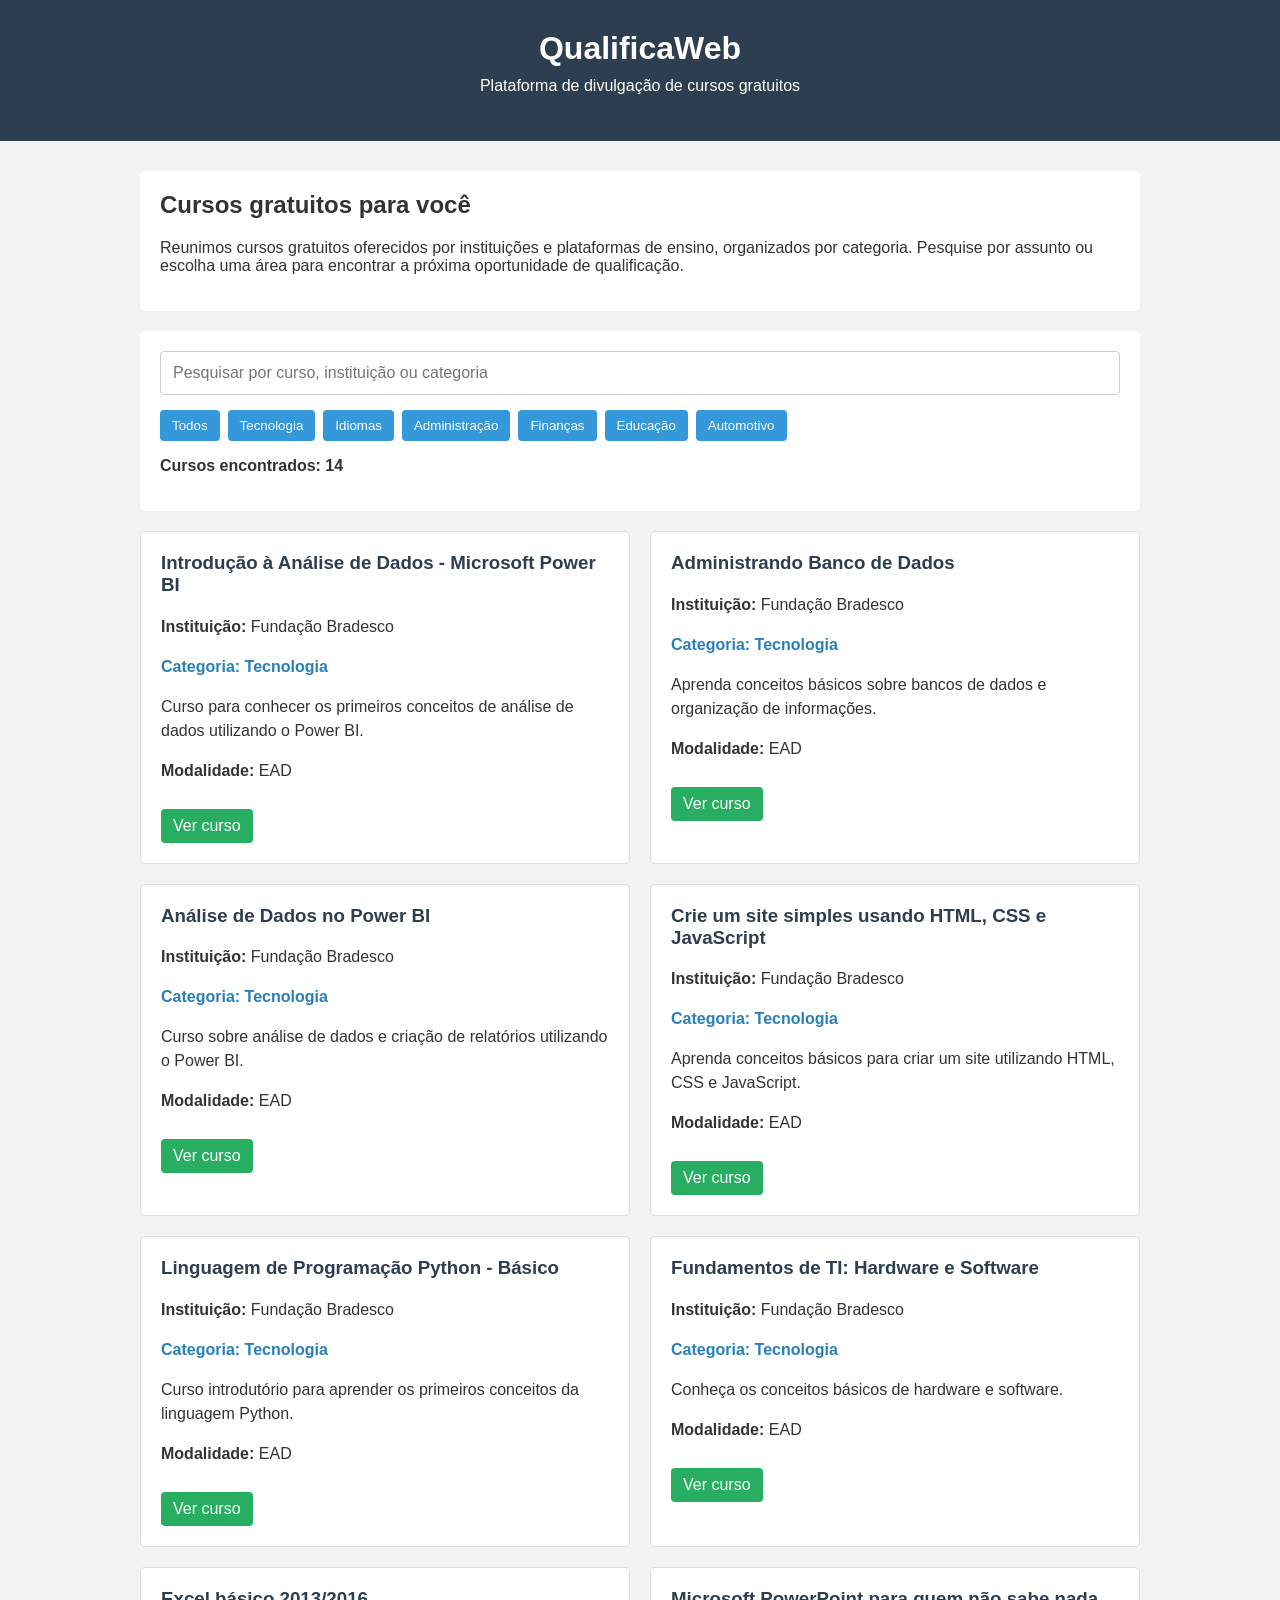
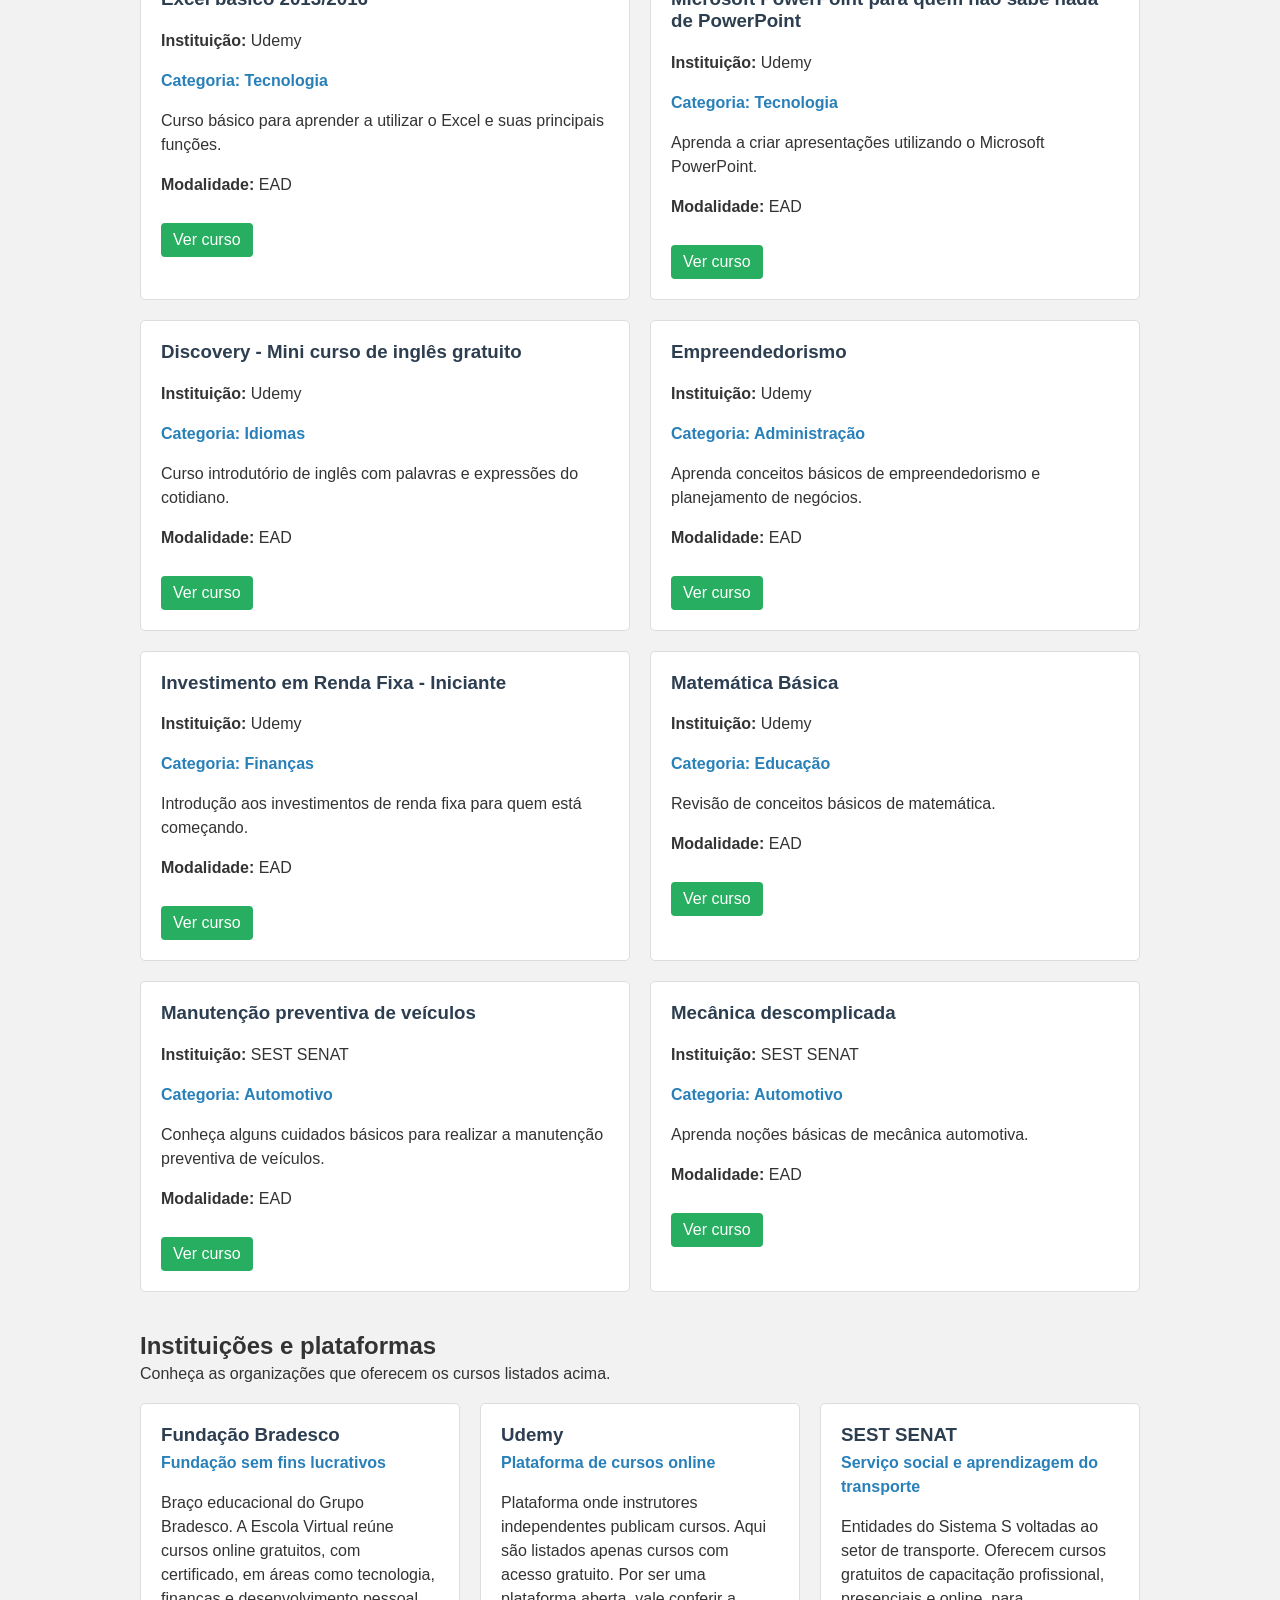
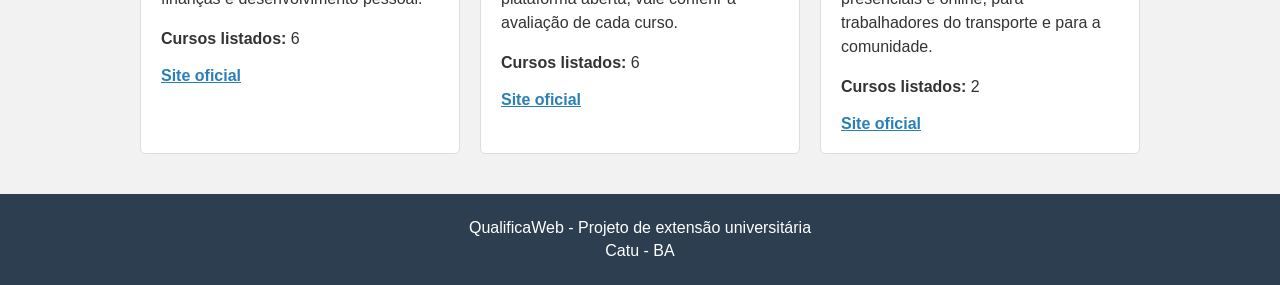
==== commit 5793ffaf: "Update index.html" ====
--- a/index.html
+++ b/index.html
@@ -1,892 +1,65 @@
 <!DOCTYPE html>
 <html lang="pt-BR">
 <head>
-<meta charset="UTF-8">
-<meta name="viewport" content="width=device-width, initial-scale=1.0">
-<title>QualificaWeb — Cursos gratuitos, oportunidades reais</title>
-<link rel="preconnect" href="https://fonts.googleapis.com">
-<link href="https://fonts.googleapis.com/css2?family=Fraunces:ital,opsz,wght@0,9..144,400;0,9..144,600;0,9..144,700;1,9..144,500&family=Inter:wght@400;500;600;700&family=IBM+Plex+Mono:wght@400;500&display=swap" rel="stylesheet">
-<style>
-  :root{
-    --bg: #EDF1F3;
-    --bg-card: #FFFFFF;
-    --ink: #132A3A;
-    --ink-soft: #4C6270;
-    --line: #C9D5DA;
-    --accent: #D98E2B;
-    --accent-ink: #7A4E12;
-    --teal: #2F8F80;
-    --teal-bg: #E3F1EE;
-    --coral: #C2542F;
-
-    --display: 'Fraunces', serif;
-    --body: 'Inter', sans-serif;
-    --mono: 'IBM Plex Mono', monospace;
-  }
-
-  *{ box-sizing: border-box; margin:0; padding:0; }
-
-  body{
-    background: var(--bg);
-    color: var(--ink);
-    font-family: var(--body);
-    line-height: 1.5;
-    -webkit-font-smoothing: antialiased;
-  }
-
-  a{ color: inherit; }
-
-  .wrap{
-    max-width: 1160px;
-    margin: 0 auto;
-    padding: 0 24px;
-  }
-
-  /* ---------- HEADER ---------- */
-
-  header.site{
-    border-bottom: 1px solid var(--line);
-    background: var(--bg);
-    position: sticky;
-    top: 0;
-    z-index: 20;
-  }
-
-  .site-bar{
-    display:flex;
-    align-items:center;
-    justify-content:space-between;
-    padding: 18px 0;
-  }
-
-  .brand{
-    display:flex;
-    align-items:baseline;
-    gap: 10px;
-    font-family: var(--display);
-    font-weight: 700;
-    font-size: 1.35rem;
-    letter-spacing: -0.01em;
-  }
-
-  .brand .dot{
-    width: 9px; height:9px; border-radius:50%;
-    background: var(--accent);
-    display:inline-block;
-    transform: translateY(-2px);
-  }
-
-  .brand small{
-    font-family: var(--mono);
-    font-weight: 400;
-    font-size: 0.62rem;
-    letter-spacing: 0.14em;
-    text-transform: uppercase;
-    color: var(--ink-soft);
-  }
-
-  .count-pill{
-    font-family: var(--mono);
-    font-size: 0.72rem;
-    color: var(--teal);
-    background: var(--teal-bg);
-    border: 1px solid #bfe0d8;
-    padding: 6px 12px;
-    border-radius: 100px;
-    white-space: nowrap;
-  }
-
-  /* ---------- HERO ---------- */
-
-  .hero{
-    padding: 64px 0 40px;
-    position: relative;
-    overflow: hidden;
-  }
-
-  .hero-eyebrow{
-    font-family: var(--mono);
-    font-size: 0.72rem;
-    letter-spacing: 0.16em;
-    text-transform: uppercase;
-    color: var(--accent-ink);
-    display:flex;
-    align-items:center;
-    gap:10px;
-    margin-bottom: 20px;
-  }
-
-  .hero-eyebrow::before{
-    content:"";
-    width: 26px; height:1px;
-    background: var(--accent);
-  }
-
-  h1.headline{
-    font-family: var(--display);
-    font-weight: 600;
-    font-size: clamp(2.1rem, 5vw, 3.4rem);
-    line-height: 1.06;
-    letter-spacing: -0.02em;
-    max-width: 15ch;
-    color: var(--ink);
-  }
-
-  h1.headline em{
-    font-style: italic;
-    font-weight: 500;
-    color: var(--teal);
-  }
-
-  .hero-sub{
-    margin-top: 20px;
-    max-width: 46ch;
-    font-size: 1.05rem;
-    color: var(--ink-soft);
-  }
-
-  /* ---------- SEARCH / FILTER BOARD ---------- */
-
-  .board{
-    margin-top: 40px;
-    background: var(--bg-card);
-    border: 1px solid var(--line);
-    border-radius: 14px;
-    padding: 20px;
-    box-shadow: 0 1px 0 rgba(19,42,58,0.02);
-  }
-
-  .search-row{
-    display:flex;
-    gap: 12px;
-    flex-wrap: wrap;
-  }
-
-  .search-input-wrap{
-    flex: 1 1 260px;
-    position: relative;
-  }
-
-  .search-input-wrap svg{
-    position:absolute;
-    left: 14px; top: 50%;
-    transform: translateY(-50%);
-    color: var(--ink-soft);
-  }
-
-  #searchInput{
-    width: 100%;
-    padding: 13px 16px 13px 42px;
-    border: 1px solid var(--line);
-    border-radius: 9px;
-    font-family: var(--body);
-    font-size: 0.95rem;
-    background: #FBFCFD;
-    color: var(--ink);
-    outline: none;
-    transition: border-color .15s ease, background .15s ease;
-  }
-
-  #searchInput:focus{
-    border-color: var(--teal);
-    background: #fff;
-  }
-
-  #searchInput::placeholder{ color: #93A4AC; }
-
-  .clear-btn{
-    border: 1px solid var(--line);
-    background: #FBFCFD;
-    color: var(--ink-soft);
-    font-family: var(--body);
-    font-size: 0.88rem;
-    padding: 0 18px;
-    border-radius: 9px;
-    cursor: pointer;
-    transition: background .15s ease, color .15s ease;
-  }
-  .clear-btn:hover{ background: #F1F4F5; color: var(--ink); }
-  .clear-btn:focus-visible, #searchInput:focus-visible, .chip:focus-visible, .card-link:focus-visible{
-    outline: 2px solid var(--teal);
-    outline-offset: 2px;
-  }
-
-  .chip-row{
-    margin-top: 14px;
-    display:flex;
-    gap: 8px;
-    flex-wrap: wrap;
-  }
-
-  .chip{
-    font-family: var(--mono);
-    font-size: 0.76rem;
-    letter-spacing: 0.02em;
-    padding: 7px 14px;
-    border-radius: 100px;
-    border: 1px solid var(--line);
-    background: #FBFCFD;
-    color: var(--ink-soft);
-    cursor: pointer;
-    transition: all .15s ease;
-    text-transform: uppercase;
-  }
-
-  .chip:hover{ border-color: var(--teal); color: var(--teal); }
-
-  .chip.active{
-    background: var(--ink);
-    border-color: var(--ink);
-    color: #fff;
-  }
-
-  /* ---------- RESULTS META ---------- */
-
-  .results-meta{
-    margin: 34px 0 18px;
-    display:flex;
-    align-items: baseline;
-    justify-content: space-between;
-    flex-wrap: wrap;
-    gap: 8px;
-  }
-
-  .results-meta h2{
-    font-family: var(--display);
-    font-weight: 600;
-    font-size: 1.15rem;
-  }
-
-  .results-meta .sub{
-    font-family: var(--mono);
-    font-size: 0.76rem;
-    color: var(--ink-soft);
-  }
-
-  /* ---------- GRID / CARDS ---------- */
-
-  .grid{
-    display:grid;
-    grid-template-columns: repeat(auto-fill, minmax(300px, 1fr));
-    gap: 18px;
-    padding-bottom: 80px;
-  }
-
-  .card{
-    position: relative;
-    background: var(--bg-card);
-    border: 1px solid var(--line);
-    border-radius: 14px;
-    padding: 24px 22px 20px;
-    display:flex;
-    flex-direction: column;
-    gap: 14px;
-    transition: transform .18s ease, box-shadow .18s ease, border-color .18s ease;
-  }
-
-  .card:hover{
-    transform: translateY(-3px);
-    box-shadow: 0 14px 28px -18px rgba(19,42,58,0.35);
-    border-color: #b8c7ce;
-  }
-
-  .card-top{
-    display:flex;
-    justify-content: space-between;
-    align-items: flex-start;
-    gap: 12px;
-  }
-
-  .cat-tag{
-    font-family: var(--mono);
-    font-size: 0.66rem;
-    letter-spacing: 0.08em;
-    text-transform: uppercase;
-    color: var(--teal);
-    background: var(--teal-bg);
-    padding: 5px 10px;
-    border-radius: 6px;
-    white-space: nowrap;
-  }
-
-  /* signature stamp */
-  .stamp{
-    flex-shrink: 0;
-    width: 62px; height: 62px;
-    border-radius: 50%;
-    border: 1.5px dashed var(--accent);
-    color: var(--accent-ink);
-    display:flex;
-    align-items:center;
-    justify-content:center;
-    text-align:center;
-    font-family: var(--mono);
-    font-size: 0.52rem;
-    letter-spacing: 0.05em;
-    line-height: 1.15;
-    text-transform: uppercase;
-    transform: rotate(-9deg);
-    background: repeating-linear-gradient(135deg, rgba(217,142,43,0.06) 0px, rgba(217,142,43,0.06) 2px, transparent 2px, transparent 7px);
-    font-weight: 600;
-  }
-
-  .card-title{
-    font-family: var(--display);
-    font-weight: 600;
-    font-size: 1.18rem;
-    line-height: 1.28;
-    letter-spacing: -0.01em;
-  }
-
-  .card-inst{
-    font-size: 0.88rem;
-    color: var(--ink-soft);
-  }
-
-  .card-inst strong{ color: var(--ink); font-weight: 600; }
-
-  .card-desc{
-    font-size: 0.88rem;
-    color: var(--ink-soft);
-    line-height: 1.55;
-    flex: 1;
-  }
-
-  .card-meta{
-    display:flex;
-    gap: 14px;
-    flex-wrap: wrap;
-    font-family: var(--mono);
-    font-size: 0.72rem;
-    color: var(--ink-soft);
-    border-top: 1px dashed var(--line);
-    padding-top: 12px;
-  }
-
-  .card-meta span{ display:flex; align-items:center; gap:5px; }
-
-  .card-link{
-    margin-top: 4px;
-    display:inline-flex;
-    align-items:center;
-    gap: 6px;
-    font-size: 0.86rem;
-    font-weight: 600;
-    color: var(--ink);
-    text-decoration: none;
-    border-bottom: 1.5px solid var(--accent);
-    width: fit-content;
-    padding-bottom: 1px;
-    transition: gap .15s ease;
-  }
-  .card-link:hover{ gap: 10px; }
-
-  /* ---------- EMPTY STATE ---------- */
-
-  .empty{
-    display:none;
-    padding: 70px 20px;
-    text-align:center;
-    border: 1px dashed var(--line);
-    border-radius: 14px;
-    margin-bottom: 80px;
-  }
-
-  .empty.show{ display:block; }
-
-  .empty h3{
-    font-family: var(--display);
-    font-size: 1.3rem;
-    margin-bottom: 8px;
-  }
-
-  .empty p{ color: var(--ink-soft); font-size: 0.92rem; }
-
-  /* ---------- INSTITUTIONS ---------- */
-
-  .institutions{
-    border-top: 1px solid var(--line);
-    padding: 56px 0 64px;
-  }
-
-  .institutions-head{
-    max-width: 52ch;
-    margin-bottom: 28px;
-  }
-
-  .institutions-head h2{
-    font-family: var(--display);
-    font-weight: 600;
-    font-size: 1.6rem;
-    letter-spacing: -0.01em;
-    margin: 12px 0 10px;
-  }
-
-  .institutions-head p.sub-copy{
-    color: var(--ink-soft);
-    font-size: 0.95rem;
-  }
-
-  .inst-grid{
-    display:grid;
-    grid-template-columns: repeat(auto-fill, minmax(290px, 1fr));
-    gap: 16px;
-  }
-
-  .inst-card{
-    background: var(--bg-card);
-    border: 1px solid var(--line);
-    border-radius: 12px;
-    padding: 20px 22px;
-    display:flex;
-    flex-direction: column;
-    gap: 10px;
-  }
-
-  .inst-card-top{
-    display:flex;
-    align-items:center;
-    gap: 12px;
-  }
-
-  .inst-mark{
-    width: 36px; height: 36px;
-    border-radius: 9px;
-    background: var(--teal-bg);
-    color: var(--teal);
-    display:flex;
-    align-items:center;
-    justify-content:center;
-    font-family: var(--display);
-    font-weight: 700;
-    font-size: 1rem;
-    flex-shrink: 0;
-  }
-
-  .inst-name{
-    font-family: var(--display);
-    font-weight: 600;
-    font-size: 1.05rem;
-    line-height: 1.25;
-  }
-
-  .inst-type{
-    font-family: var(--mono);
-    font-size: 0.66rem;
-    letter-spacing: 0.08em;
-    text-transform: uppercase;
-    color: var(--ink-soft);
-  }
-
-  .inst-desc{
-    font-size: 0.88rem;
-    color: var(--ink-soft);
-    line-height: 1.55;
-    flex: 1;
-  }
-
-  .inst-foot{
-    display:flex;
-    justify-content: space-between;
-    align-items:center;
-    gap: 10px;
-    flex-wrap: wrap;
-    border-top: 1px dashed var(--line);
-    padding-top: 12px;
-    font-family: var(--mono);
-    font-size: 0.72rem;
-    color: var(--ink-soft);
-  }
-
-  .inst-link{
-    color: var(--ink);
-    text-decoration: none;
-    border-bottom: 1.5px solid var(--accent);
-    padding-bottom: 1px;
-    font-weight: 500;
-  }
-  .inst-link:focus-visible{ outline: 2px solid var(--teal); outline-offset: 2px; }
-
-  /* ---------- FOOTER ---------- */
-
-  footer{
-    border-top: 1px solid var(--line);
-    padding: 30px 0 50px;
-  }
-
-  footer .wrap{
-    display:flex;
-    justify-content: space-between;
-    align-items:center;
-    flex-wrap: wrap;
-    gap: 12px;
-  }
-
-  footer p{
-    font-family: var(--mono);
-    font-size: 0.72rem;
-    color: var(--ink-soft);
-  }
-
-  @media (max-width: 560px){
-    .hero{ padding: 44px 0 28px; }
-    .search-row{ flex-direction: column; }
-    .clear-btn{ padding: 12px; }
-  }
-
-  @media (prefers-reduced-motion: reduce){
-    *{ transition: none !important; }
-  }
-</style>
+    <meta charset="UTF-8">
+    <meta name="viewport" content="width=device-width, initial-scale=1.0">
+    <title>QualificaWeb - Cursos Gratuitos</title>
+    <link rel="stylesheet" href="style.css">
 </head>
 <body>
 
-<header class="site">
-  <div class="wrap site-bar">
-    <div class="brand">
-      <span class="dot"></span>QualificaWeb
-      <small>&nbsp;— cursos gratuitos</small>
-    </div>
-    <div class="count-pill" id="countPill">— cursos disponíveis</div>
-  </div>
-</header>
+    <header>
+        <h1>QualificaWeb</h1>
+        <p>Plataforma de divulgação de cursos gratuitos</p>
+    </header>
 
-<section class="hero">
-  <div class="wrap">
-    <p class="hero-eyebrow">Mural de oportunidades</p>
-    <h1 class="headline">Cursos gratuitos, <em>oportunidades reais.</em></h1>
-    <p class="hero-sub">Uma seleção organizada de cursos gratuitos e certificados de instituições reconhecidas. Busque por assunto ou filtre por área para encontrar o próximo passo.</p>
+    <main>
 
-    <div class="board">
-      <div class="search-row">
-        <div class="search-input-wrap">
-          <svg width="16" height="16" viewBox="0 0 24 24" fill="none" stroke="currentColor" stroke-width="2" stroke-linecap="round" stroke-linejoin="round"><circle cx="11" cy="11" r="8"></circle><line x1="21" y1="21" x2="16.65" y2="16.65"></line></svg>
-          <input type="text" id="searchInput" placeholder="Buscar por curso, instituição ou palavra-chave...">
+        <section class="introducao">
+            <h2>Cursos gratuitos para você</h2>
+            <p>
+                Reunimos cursos gratuitos oferecidos por instituições e plataformas
+                de ensino, organizados por categoria. Pesquise por assunto ou escolha
+                uma área para encontrar a próxima oportunidade de qualificação.
+            </p>
+        </section>
+
+        <section class="filtros">
+            <input type="text" id="campoBusca" placeholder="Pesquisar por curso, instituição ou categoria" aria-label="Pesquisar cursos">
+
+            <div id="categorias">
+                <button onclick="filtrarCategoria('Todos')">Todos</button>
+                <button onclick="filtrarCategoria('Tecnologia')">Tecnologia</button>
+                <button onclick="filtrarCategoria('Idiomas')">Idiomas</button>
+                <button onclick="filtrarCategoria('Administração')">Administração</button>
+                <button onclick="filtrarCategoria('Finanças')">Finanças</button>
+                <button onclick="filtrarCategoria('Educação')">Educação</button>
+                <button onclick="filtrarCategoria('Automotivo')">Automotivo</button>
+            </div>
+
+            <p id="quantidade"></p>
+        </section>
+
+        <section class="lista-cursos" id="listaCursos"></section>
+
+        <div id="nenhumCurso">
+            <p>Nenhum curso encontrado. Tente outra palavra ou escolha outra categoria.</p>
         </div>
-        <button class="clear-btn" id="clearBtn">Limpar busca</button>
-      </div>
-      <div class="chip-row" id="chipRow"></div>
-    </div>
-  </div>
-</section>
 
-<main class="wrap">
-  <div class="results-meta">
-    <h2 id="resultsTitle">Todos os cursos</h2>
-    <span class="sub" id="resultsCount"></span>
-  </div>
+        <section class="instituicoes" id="instituicoes">
+            <h2>Instituições e plataformas</h2>
+            <p>Conheça as organizações que oferecem os cursos listados acima.</p>
+            <div class="lista-instituicoes" id="listaInstituicoes"></div>
+        </section>
 
-  <div class="grid" id="grid"></div>
+    </main>
 
-  <div class="empty" id="emptyState">
-    <h3>Nenhum curso encontrado</h3>
-    <p>Tente outra palavra-chave ou remova o filtro de área selecionado.</p>
-  </div>
+    <footer>
+        <p>QualificaWeb - Projeto de extensão universitária</p>
+        <p>Catu - BA</p>
+    </footer>
 
-  <section class="institutions" id="instituicoes">
-    <div class="institutions-head">
-      <p class="hero-eyebrow">Quem oferece</p>
-      <h2>Instituições e plataformas</h2>
-      <p class="sub-copy">Conheça as organizações por trás dos cursos listados acima.</p>
-    </div>
-    <div class="inst-grid" id="instGrid"></div>
-  </section>
-</main>
-
-<footer>
-  <div class="wrap">
-    <p>QualificaWeb — atualizado manualmente pela equipe</p>
-    <p>Lista de cursos editável em <code>COURSES</code> no código-fonte</p>
-  </div>
-</footer>
-
-<script>
-/* =====================================================================
-   LISTA DE CURSOS — edite este array para adicionar, remover ou alterar
-   cursos. Cada objeto é um curso. Campos:
-   - title: nome do curso
-   - institution: quem oferece
-   - category: uma das categorias usadas nos filtros (veja CATEGORIES)
-   - description: resumo curto (1-2 frases)
-   - duration: ex "20h", "3 semanas"
-   - modality: "EAD" ou "Presencial"
-   - link: URL para inscrição/mais informações
-===================================================================== */
-
-const COURSES = [
-  {
-    title: "Introdução à Análise de Dados - Microsoft Power BI",
-    institution: "Fundação Bradesco — Escola Virtual",
-    category: "Tecnologia",
-    description: "Primeiros passos no Power BI: conceitos de análise de dados e navegação básica na ferramenta.",
-    duration: "Ver no curso",
-    modality: "EAD",
-    link: "https://www.ev.org.br/cursos/introducao-a-analise-de-dados-microsoft-power-bi"
-  },
-  {
-    title: "Administrando Banco de Dados",
-    institution: "Fundação Bradesco — Escola Virtual",
-    category: "Tecnologia",
-    description: "Conceitos fundamentais de bancos de dados e boas práticas para organizar e administrar informações.",
-    duration: "Ver no curso",
-    modality: "EAD",
-    link: "https://www.ev.org.br/cursos/administrando-banco-de-dados"
-  },
-  {
-    title: "Análise de Dados no Power BI",
-    institution: "Fundação Bradesco — Escola Virtual",
-    category: "Tecnologia",
-    description: "Aprofundamento no Power BI, com foco em construir análises e relatórios a partir de dados reais.",
-    duration: "Ver no curso",
-    modality: "EAD",
-    link: "https://www.ev.org.br/cursos/analise-de-dados-no-power-bi"
-  },
-  {
-    title: "Crie um site simples usando HTML, CSS e JavaScript",
-    institution: "Fundação Bradesco — Escola Virtual",
-    category: "Tecnologia",
-    description: "Introdução prática ao desenvolvimento web, construindo um site do zero com as três tecnologias base.",
-    duration: "Ver no curso",
-    modality: "EAD",
-    link: "https://www.ev.org.br/cursos/crie-um-site-simples-usando-html-css-e-javascript"
-  },
-  {
-    title: "Linguagem de Programação Python - Básico",
-    institution: "Fundação Bradesco — Escola Virtual",
-    category: "Tecnologia",
-    description: "Fundamentos da linguagem Python para quem está começando a programar.",
-    duration: "Ver no curso",
-    modality: "EAD",
-    link: "https://www.ev.org.br/cursos/linguagem-de-programacao-python-basico"
-  },
-  {
-    title: "Fundamentos de TI: Hardware e Software",
-    institution: "Fundação Bradesco — Escola Virtual",
-    category: "Tecnologia",
-    description: "Noções essenciais sobre componentes de hardware e software para quem quer iniciar em TI.",
-    duration: "Ver no curso",
-    modality: "EAD",
-    link: "https://www.ev.org.br/cursos/fundamentos-de-ti-hardware-e-software"
-  },
-  {
-    title: "Excel básico 2013/2016",
-    institution: "Udemy",
-    category: "Tecnologia",
-    description: "Funções essenciais do Excel para organizar planilhas e agilizar tarefas do dia a dia.",
-    duration: "Ver no curso",
-    modality: "EAD",
-    link: "https://www.udemy.com/course/excel-basico-20132016/"
-  },
-  {
-    title: "Microsoft PowerPoint para quem não sabe nada de PowerPoint",
-    institution: "Udemy",
-    category: "Tecnologia",
-    description: "Passo a passo para criar apresentações do zero, pensado para quem nunca usou o programa.",
-    duration: "Ver no curso",
-    modality: "EAD",
-    link: "https://www.udemy.com/course/powerpoint-para-quem-nao-sabe-nada-de-powerpoint/"
-  },
-  {
-    title: "Discovery - Mini curso de inglês gratuito",
-    institution: "Udemy",
-    category: "Idiomas",
-    description: "Introdução ao inglês com foco em vocabulário e expressões do cotidiano.",
-    duration: "Ver no curso",
-    modality: "EAD",
-    link: "https://www.udemy.com/course/mini-curso-de-ingles-gratuito/"
-  },
-  {
-    title: "Empreendedorismo",
-    institution: "Udemy",
-    category: "Administração",
-    description: "Conceitos centrais para quem quer tirar um negócio do papel, da ideia ao planejamento inicial.",
-    duration: "Ver no curso",
-    modality: "EAD",
-    link: "https://www.udemy.com/course/curso-de-empreendedorismo/"
-  },
-  {
-    title: "Investimento em Renda Fixa - Iniciante",
-    institution: "Udemy",
-    category: "Finanças",
-    description: "Introdução ao Tesouro Direto e outros investimentos de renda fixa para quem está começando.",
-    duration: "Ver no curso",
-    modality: "EAD",
-    link: "https://www.udemy.com/course/tesouro-direto-intermediario-e-avancado/"
-  },
-  {
-    title: "Matemática Básica",
-    institution: "Udemy",
-    category: "Educação",
-    description: "Revisão dos conceitos fundamentais de matemática, ideal para reforçar a base antes de outros estudos.",
-    duration: "Ver no curso",
-    modality: "EAD",
-    link: "https://www.udemy.com/course/matematica-basica-denis-wiener/"
-  },
-  {
-    title: "Manutenção preventiva de veículos",
-    institution: "SEST SENAT",
-    category: "Automotivo",
-    description: "Cuidados básicos e rotina de manutenção para manter o veículo em bom estado e evitar problemas.",
-    duration: "Ver no curso",
-    modality: "EAD",
-    link: "https://digital.sestsenat.org.br/cursos/manutencao-preventiva-de-veiculos"
-  },
-  {
-    title: "Mecânica descomplicada",
-    institution: "SEST SENAT",
-    category: "Automotivo",
-    description: "Noções de mecânica automotiva explicadas de forma simples para o dia a dia de quem dirige.",
-    duration: "Ver no curso",
-    modality: "EAD",
-    link: "https://digital.sestsenat.org.br/cursos/mecanica-descomplicada"
-  }
-];
-
-const CATEGORIES = ["Todos", ...Array.from(new Set(COURSES.map(c => c.category))).sort()];
-
-/* =====================================================================
-   INSTITUIÇÕES — a chave deve ser IGUAL ao campo "institution" usado
-   nos cursos. Campos: type, description, link (site oficial).
-   O número de cursos de cada uma é calculado automaticamente.
-===================================================================== */
-
-const INSTITUTIONS = {
-  "Fundação Bradesco — Escola Virtual": {
-    type: "Fundação sem fins lucrativos",
-    description: "Braço educacional do Grupo Bradesco. A Escola Virtual reúne cursos online gratuitos, com certificado, em áreas como tecnologia, finanças e desenvolvimento pessoal.",
-    link: "https://www.ev.org.br"
-  },
-  "SEST SENAT": {
-    type: "Serviço social e aprendizagem do transporte",
-    description: "Entidades do Sistema S voltadas ao setor de transporte. Oferecem cursos gratuitos de capacitação profissional, presenciais e online, com foco em trabalhadores do transporte e comunidade.",
-    link: "https://digital.sestsenat.org.br"
-  },
-  "Udemy": {
-    type: "Plataforma de cursos online",
-    description: "Plataforma onde instrutores independentes publicam cursos. Aqui listamos apenas cursos que estão com acesso gratuito; por ser uma plataforma aberta, vale conferir a avaliação de cada curso.",
-    link: "https://www.udemy.com/pt/"
-  }
-};
-
-/* ===================================================================== */
-
-let activeCategory = "Todos";
-let searchTerm = "";
-
-const grid = document.getElementById('grid');
-const chipRow = document.getElementById('chipRow');
-const emptyState = document.getElementById('emptyState');
-const resultsTitle = document.getElementById('resultsTitle');
-const resultsCount = document.getElementById('resultsCount');
-const countPill = document.getElementById('countPill');
-const searchInput = document.getElementById('searchInput');
-const clearBtn = document.getElementById('clearBtn');
-
-function renderChips(){
-  chipRow.innerHTML = "";
-  CATEGORIES.forEach(cat => {
-    const chip = document.createElement('button');
-    chip.className = 'chip' + (cat === activeCategory ? ' active' : '');
-    chip.textContent = cat;
-    chip.setAttribute('type', 'button');
-    chip.addEventListener('click', () => {
-      activeCategory = cat;
-      renderChips();
-      renderGrid();
-    });
-    chipRow.appendChild(chip);
-  });
-}
-
-function stampWords(){
-  return ["Curso", "Gratuito"];
-}
-
-function cardHTML(course){
-  const [w1, w2] = stampWords();
-  return `
-    <article class="card">
-      <div class="card-top">
-        <span class="cat-tag">${course.category}</span>
-        <div class="stamp" aria-hidden="true">${w1}<br>${w2}</div>
-      </div>
-      <h3 class="card-title">${course.title}</h3>
-      <p class="card-inst"><strong>${course.institution}</strong></p>
-      <p class="card-desc">${course.description}</p>
-      <div class="card-meta">
-        <span>⏱ ${course.duration}</span>
-        <span>💻 ${course.modality}</span>
-      </div>
-      <a class="card-link" href="${course.link}" target="_blank" rel="noopener noreferrer">
-        Ver mais informações →
-      </a>
-    </article>
-  `;
-}
-
-function renderGrid(){
-  const term = searchTerm.trim().toLowerCase();
-
-  const filtered = COURSES.filter(c => {
-    const matchesCategory = activeCategory === "Todos" || c.category === activeCategory;
-    const haystack = (c.title + " " + c.institution + " " + c.description + " " + c.category).toLowerCase();
-    const matchesSearch = term === "" || haystack.includes(term);
-    return matchesCategory && matchesSearch;
-  });
-
-  grid.innerHTML = filtered.map(cardHTML).join("");
-  emptyState.classList.toggle('show', filtered.length === 0);
-
-  resultsTitle.textContent = activeCategory === "Todos" ? "Todos os cursos" : activeCategory;
-  resultsCount.textContent = `${filtered.length} ${filtered.length === 1 ? 'resultado' : 'resultados'}`;
-}
-
-searchInput.addEventListener('input', (e) => {
-  searchTerm = e.target.value;
-  renderGrid();
-});
-
-clearBtn.addEventListener('click', () => {
-  searchTerm = "";
-  searchInput.value = "";
-  activeCategory = "Todos";
-  renderChips();
-  renderGrid();
-  searchInput.focus();
-});
-
-function renderInstitutions(){
-  const used = Array.from(new Set(COURSES.map(c => c.institution)));
-  const html = used.map(name => {
-    const info = INSTITUTIONS[name];
-    if (!info) return "";
-    const total = COURSES.filter(c => c.institution === name).length;
-    const initial = name.trim().charAt(0).toUpperCase();
-    return `
-      <article class="inst-card">
-        <div class="inst-card-top">
-          <div class="inst-mark" aria-hidden="true">${initial}</div>
-          <div>
-            <h3 class="inst-name">${name}</h3>
-            <span class="inst-type">${info.type}</span>
-          </div>
-        </div>
-        <p class="inst-desc">${info.description}</p>
-        <div class="inst-foot">
-          <span>${total} ${total === 1 ? 'curso listado' : 'cursos listados'}</span>
-          <a class="inst-link" href="${info.link}" target="_blank" rel="noopener noreferrer">Site oficial →</a>
-        </div>
-      </article>
-    `;
-  }).join("");
-  document.getElementById('instGrid').innerHTML = html;
-}
-
-countPill.textContent = `${COURSES.length} cursos disponíveis`;
-renderChips();
-renderGrid();
-renderInstitutions();
-</script>
+    <script src="script.js"></script>
 
 </body>
 </html>
--- a/style.css
+++ b/style.css
@@ -0,0 +1,203 @@
+body {
+    margin: 0;
+    font-family: Arial, sans-serif;
+    background-color: #f2f2f2;
+    color: #333;
+}
+
+header {
+    background-color: #2c3e50;
+    color: white;
+    text-align: center;
+    padding: 30px;
+}
+
+header h1 {
+    margin: 0;
+}
+
+header p {
+    margin-top: 10px;
+}
+
+main {
+    width: 90%;
+    max-width: 1000px;
+    margin: 30px auto;
+}
+
+.introducao {
+    background-color: white;
+    padding: 20px;
+    border-radius: 5px;
+    margin-bottom: 20px;
+}
+
+.introducao h2 {
+    margin-top: 0;
+}
+
+.filtros {
+    background-color: white;
+    padding: 20px;
+    border-radius: 5px;
+    margin-bottom: 20px;
+}
+
+#campoBusca {
+    width: 100%;
+    padding: 12px;
+    box-sizing: border-box;
+    border: 1px solid #ccc;
+    border-radius: 4px;
+    margin-bottom: 15px;
+    font-size: 16px;
+}
+
+#categorias {
+    display: flex;
+    flex-wrap: wrap;
+    gap: 8px;
+}
+
+#categorias button {
+    padding: 8px 12px;
+    border: none;
+    background-color: #3498db;
+    color: white;
+    border-radius: 4px;
+    cursor: pointer;
+}
+
+#categorias button:hover {
+    background-color: #2980b9;
+}
+
+#quantidade {
+    font-weight: bold;
+}
+
+.lista-cursos {
+    display: grid;
+    grid-template-columns: repeat(2, 1fr);
+    gap: 20px;
+}
+
+.curso {
+    background-color: white;
+    padding: 20px;
+    border-radius: 5px;
+    border: 1px solid #ddd;
+}
+
+.curso h3 {
+    margin-top: 0;
+    color: #2c3e50;
+}
+
+.curso p {
+    line-height: 1.5;
+}
+
+.categoria {
+    color: #2980b9;
+    font-weight: bold;
+}
+
+.curso a {
+    display: inline-block;
+    margin-top: 10px;
+    padding: 8px 12px;
+    background-color: #27ae60;
+    color: white;
+    text-decoration: none;
+    border-radius: 4px;
+}
+
+.curso a:hover {
+    background-color: #219150;
+}
+
+#nenhumCurso {
+    display: none;
+    background-color: white;
+    padding: 20px;
+    text-align: center;
+}
+
+footer {
+    background-color: #2c3e50;
+    color: white;
+    text-align: center;
+    padding: 20px;
+    margin-top: 40px;
+}
+
+footer p {
+    margin: 5px;
+}
+
+@media (max-width: 700px) {
+
+    .lista-cursos {
+        grid-template-columns: 1fr;
+    }
+
+}
+
+/* ---------- Instituições ---------- */
+
+.instituicoes {
+    margin-top: 40px;
+}
+
+.instituicoes h2 {
+    margin-bottom: 5px;
+}
+
+.instituicoes > p {
+    margin-top: 0;
+    margin-bottom: 20px;
+}
+
+.lista-instituicoes {
+    display: grid;
+    grid-template-columns: repeat(3, 1fr);
+    gap: 20px;
+}
+
+.instituicao {
+    background-color: white;
+    padding: 20px;
+    border-radius: 5px;
+    border: 1px solid #ddd;
+}
+
+.instituicao h3 {
+    margin-top: 0;
+    margin-bottom: 5px;
+    color: #2c3e50;
+}
+
+.instituicao .tipo {
+    color: #2980b9;
+    font-weight: bold;
+    margin-top: 0;
+}
+
+.instituicao p {
+    line-height: 1.5;
+}
+
+.instituicao a {
+    color: #2980b9;
+    font-weight: bold;
+}
+
+@media (max-width: 900px) {
+
+    .lista-instituicoes {
+        grid-template-columns: 1fr;
+    }
+
+}
